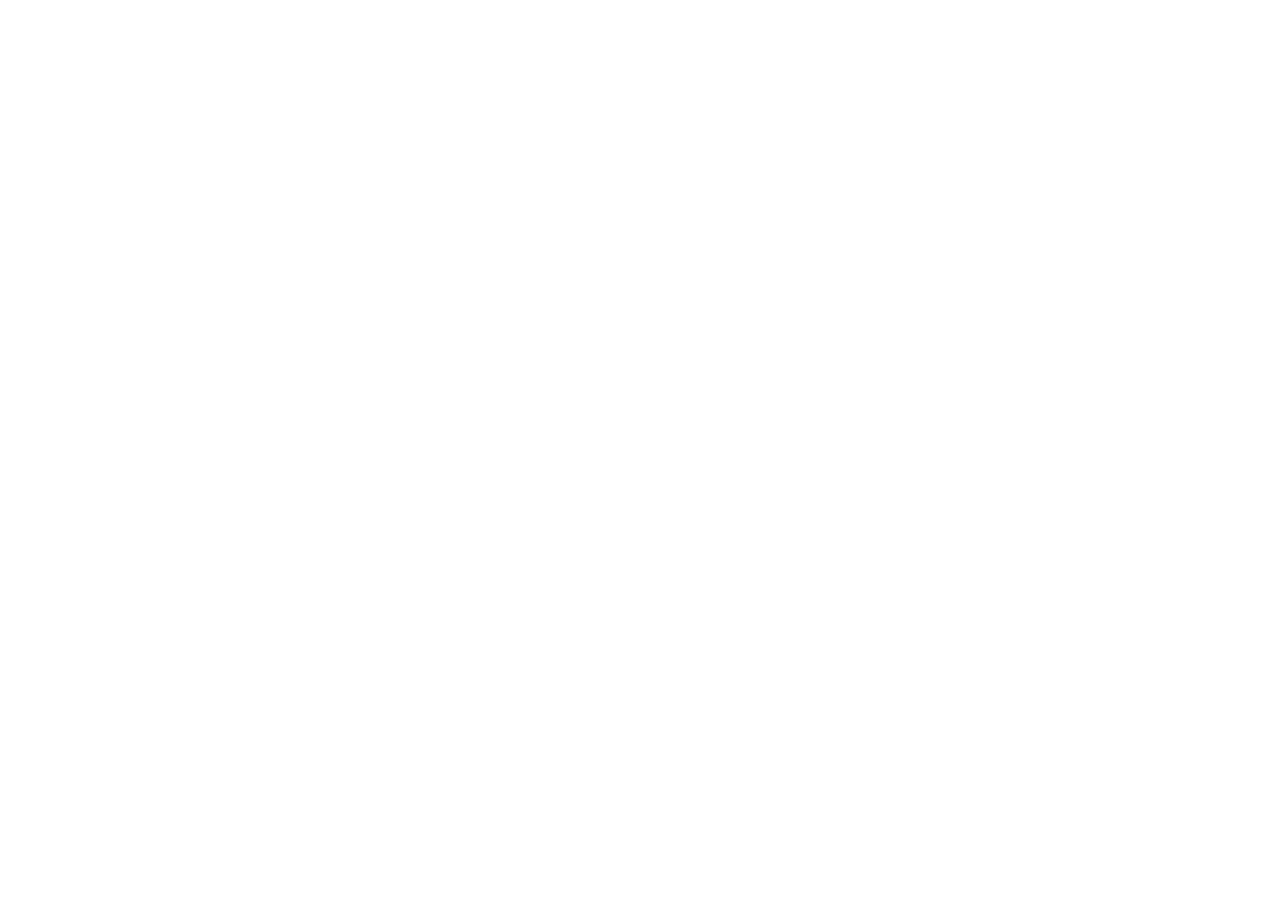
==== index.html @ b714ef13 "大事件项目初始化" ====
<!DOCTYPE html>
<html lang="en">
<head>
    <meta charset="UTF-8">
    <meta name="viewport" content="width=device-width, initial-scale=1.0">
    <title>Document</title>
</head>
<body>
    
</body>
</html>
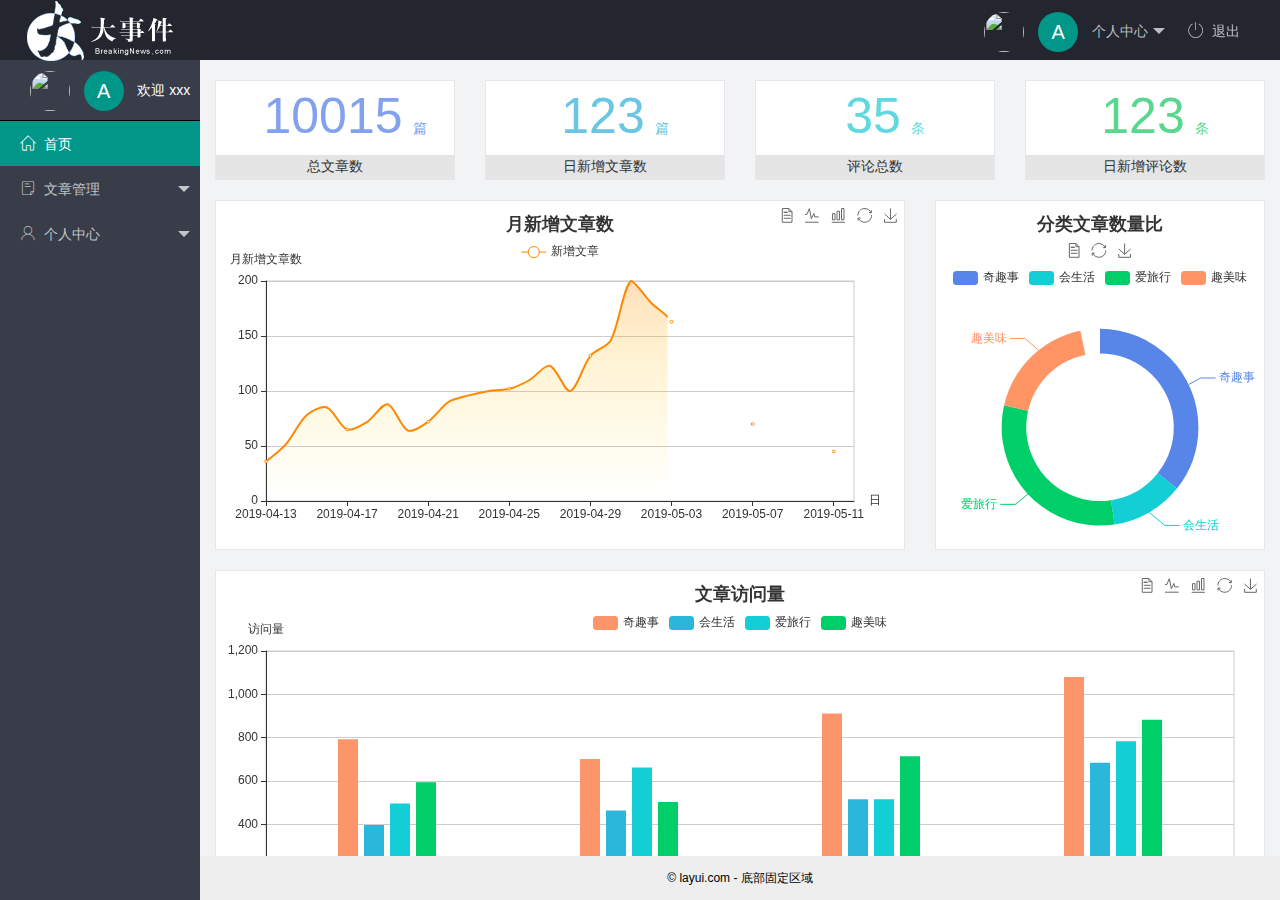
==== commit f546cfe1: "首页制作完成" ====
--- a/index.html
+++ b/index.html
@@ -1,11 +1,86 @@
 <!DOCTYPE html>
 <html lang="en">
+
 <head>
-    <meta charset="UTF-8">
-    <meta name="viewport" content="width=device-width, initial-scale=1.0">
-    <title>Document</title>
+    <meta charset="UTF-8" />
+    <meta name="viewport" content="width=device-width, initial-scale=1.0" />
+    <title>后台主页</title>
+    <link rel="stylesheet" href="/assets/lib/layui/css/layui.css" />
+    <link rel="stylesheet" href="/assets/fonts/iconfont.css">
+    <link rel="stylesheet" href="/assets/css/index.css">
 </head>
-<body>
-    
+
+<body class="layui-layout-body">
+    <div class="layui-layout layui-layout-admin">
+        <div class="layui-header">
+            <div class="layui-logo">
+                <img src="/assets/images/logo.png" alt="" />
+            </div>
+            <!-- 头部区域（可配合layui已有的水平导航） -->
+            <ul class="layui-nav layui-layout-right">
+                <li class="layui-nav-item">
+                    <a href="javascript:;" class="userinfo">
+                        <img src="http://t.cn/RCzsdCq" class="layui-nav-img" />
+                        <span class="text-avatar ">A</span>                       
+                        个人中心
+                    </a>
+                    <dl class="layui-nav-child">
+                        <dd><a href="">基本资料</a></dd>
+                        <dd><a href="">更换头像</a></dd>
+                        <dd><a href="">重置密码</a></dd>
+                    </dl>
+                </li>
+                <li id="logout" class="layui-nav-item"><a href="javascript:;"><span class="iconfont icon-tuichu"></span>退出</a></li>
+            </ul>
+        </div>
+
+        <div class="layui-side layui-bg-black">
+            <div class="layui-side-scroll">
+                <!-- 侧边栏头像 -->
+                <div class="userinfo userinfo_left">
+                    <img src="http://t.cn/RCzsdCq" class="layui-nav-img" />
+                    <span class="text-avatar ">A</span>
+                    <span id="welcome">欢迎 xxx</span>                       
+                </div>
+                <!-- 左侧导航区域（可配合layui已有的垂直导航） -->
+                <ul class="layui-nav layui-nav-tree" lay-shrink="all">
+                    <li class="layui-nav-item  layui-this"><a href="/home/dashboard.html" target="fm"><span
+                                class="iconfont icon-home"></span>首页</a></li>
+                    <li class="layui-nav-item">
+                        <a class="" href="javascript:;"><span class="iconfont icon-16"></span>文章管理</a>
+                        <dl class="layui-nav-child">
+                            <dd><a href="javascript:;"><i class="layui-icon layui-icon-app"></i>文章类别</a></dd>
+                            <dd><a href="javascript:;"><i class="layui-icon layui-icon-app"></i>文章管理</a></dd>
+                            <dd><a href="javascript:;"><i class="layui-icon layui-icon-app"></i>发布文章</a></dd>
+                        </dl>
+                    </li>
+                    <li class="layui-nav-item">
+                        <a href="javascript:;"><span class="iconfont icon-user"></span>个人中心</a>
+                        <dl class="layui-nav-child">
+                            <dd><a href="javascript:;"><i class="layui-icon layui-icon-app"></i>基本资料</a></dd>
+                            <dd><a href="javascript:;"><i class="layui-icon layui-icon-app"></i>更换头像</a></dd>
+                            <dd><a href="javascript:;"><i class="layui-icon layui-icon-app"></i>重置密码</a></dd>
+                        </dl>
+                    </li>
+                </ul>
+            </div>
+        </div>
+
+        <div class="layui-body">
+            <!-- 内容主体区域 -->
+            <iframe name="fm" src="/home/dashboard.html" frameborder="0"></iframe>
+        </div>
+
+        <div class="layui-footer">
+            <!-- 底部固定区域 -->
+            © layui.com - 底部固定区域
+        </div>
+    </div>
+    <!-- 导入 layui 的JS文件 -->
+    <script src="/assets/lib/layui/layui.all.js"></script>
+    <script src="/assets/lib/jquery.js"></script>
+    <script src="/assets/js/baseAPI.js"></script>
+    <script src="/assets/js/index.js"></script>
 </body>
+
 </html>--- a/assets/lib/layui/css/layui.css
+++ b/assets/lib/layui/css/layui.css
@@ -0,0 +1,2 @@
+/** layui-v2.5.5 MIT License By https://www.layui.com */
+ .layui-inline,img{display:inline-block;vertical-align:middle}h1,h2,h3,h4,h5,h6{font-weight:400}.layui-edge,.layui-header,.layui-inline,.layui-main{position:relative}.layui-body,.layui-edge,.layui-elip{overflow:hidden}.layui-btn,.layui-edge,.layui-inline,img{vertical-align:middle}.layui-btn,.layui-disabled,.layui-icon,.layui-unselect{-moz-user-select:none;-webkit-user-select:none;-ms-user-select:none}.layui-elip,.layui-form-checkbox span,.layui-form-pane .layui-form-label{text-overflow:ellipsis;white-space:nowrap}.layui-breadcrumb,.layui-tree-btnGroup{visibility:hidden}blockquote,body,button,dd,div,dl,dt,form,h1,h2,h3,h4,h5,h6,input,li,ol,p,pre,td,textarea,th,ul{margin:0;padding:0;-webkit-tap-highlight-color:rgba(0,0,0,0)}a:active,a:hover{outline:0}img{border:none}li{list-style:none}table{border-collapse:collapse;border-spacing:0}h4,h5,h6{font-size:100%}button,input,optgroup,option,select,textarea{font-family:inherit;font-size:inherit;font-style:inherit;font-weight:inherit;outline:0}pre{white-space:pre-wrap;white-space:-moz-pre-wrap;white-space:-pre-wrap;white-space:-o-pre-wrap;word-wrap:break-word}body{line-height:24px;font:14px Helvetica Neue,Helvetica,PingFang SC,Tahoma,Arial,sans-serif}hr{height:1px;margin:10px 0;border:0;clear:both}a{color:#333;text-decoration:none}a:hover{color:#777}a cite{font-style:normal;*cursor:pointer}.layui-border-box,.layui-border-box *{box-sizing:border-box}.layui-box,.layui-box *{box-sizing:content-box}.layui-clear{clear:both;*zoom:1}.layui-clear:after{content:'\20';clear:both;*zoom:1;display:block;height:0}.layui-inline{*display:inline;*zoom:1}.layui-edge{display:inline-block;width:0;height:0;border-width:6px;border-style:dashed;border-color:transparent}.layui-edge-top{top:-4px;border-bottom-color:#999;border-bottom-style:solid}.layui-edge-right{border-left-color:#999;border-left-style:solid}.layui-edge-bottom{top:2px;border-top-color:#999;border-top-style:solid}.layui-edge-left{border-right-color:#999;border-right-style:solid}.layui-disabled,.layui-disabled:hover{color:#d2d2d2!important;cursor:not-allowed!important}.layui-circle{border-radius:100%}.layui-show{display:block!important}.layui-hide{display:none!important}@font-face{font-family:layui-icon;src:url(../font/iconfont.eot?v=250);src:url(../font/iconfont.eot?v=250#iefix) format('embedded-opentype'),url(../font/iconfont.woff2?v=250) format('woff2'),url(../font/iconfont.woff?v=250) format('woff'),url(../font/iconfont.ttf?v=250) format('truetype'),url(../font/iconfont.svg?v=250#layui-icon) format('svg')}.layui-icon{font-family:layui-icon!important;font-size:16px;font-style:normal;-webkit-font-smoothing:antialiased;-moz-osx-font-smoothing:grayscale}.layui-icon-reply-fill:before{content:"\e611"}.layui-icon-set-fill:before{content:"\e614"}.layui-icon-menu-fill:before{content:"\e60f"}.layui-icon-search:before{content:"\e615"}.layui-icon-share:before{content:"\e641"}.layui-icon-set-sm:before{content:"\e620"}.layui-icon-engine:before{content:"\e628"}.layui-icon-close:before{content:"\1006"}.layui-icon-close-fill:before{content:"\1007"}.layui-icon-chart-screen:before{content:"\e629"}.layui-icon-star:before{content:"\e600"}.layui-icon-circle-dot:before{content:"\e617"}.layui-icon-chat:before{content:"\e606"}.layui-icon-release:before{content:"\e609"}.layui-icon-list:before{content:"\e60a"}.layui-icon-chart:before{content:"\e62c"}.layui-icon-ok-circle:before{content:"\1005"}.layui-icon-layim-theme:before{content:"\e61b"}.layui-icon-table:before{content:"\e62d"}.layui-icon-right:before{content:"\e602"}.layui-icon-left:before{content:"\e603"}.layui-icon-cart-simple:before{content:"\e698"}.layui-icon-face-cry:before{content:"\e69c"}.layui-icon-face-smile:before{content:"\e6af"}.layui-icon-survey:before{content:"\e6b2"}.layui-icon-tree:before{content:"\e62e"}.layui-icon-upload-circle:before{content:"\e62f"}.layui-icon-add-circle:before{content:"\e61f"}.layui-icon-download-circle:before{content:"\e601"}.layui-icon-templeate-1:before{content:"\e630"}.layui-icon-util:before{content:"\e631"}.layui-icon-face-surprised:before{content:"\e664"}.layui-icon-edit:before{content:"\e642"}.layui-icon-speaker:before{content:"\e645"}.layui-icon-down:before{content:"\e61a"}.layui-icon-file:before{content:"\e621"}.layui-icon-layouts:before{content:"\e632"}.layui-icon-rate-half:before{content:"\e6c9"}.layui-icon-add-circle-fine:before{content:"\e608"}.layui-icon-prev-circle:before{content:"\e633"}.layui-icon-read:before{content:"\e705"}.layui-icon-404:before{content:"\e61c"}.layui-icon-carousel:before{content:"\e634"}.layui-icon-help:before{content:"\e607"}.layui-icon-code-circle:before{content:"\e635"}.layui-icon-water:before{content:"\e636"}.layui-icon-username:before{content:"\e66f"}.layui-icon-find-fill:before{content:"\e670"}.layui-icon-about:before{content:"\e60b"}.layui-icon-location:before{content:"\e715"}.layui-icon-up:before{content:"\e619"}.layui-icon-pause:before{content:"\e651"}.layui-icon-date:before{content:"\e637"}.layui-icon-layim-uploadfile:before{content:"\e61d"}.layui-icon-delete:before{content:"\e640"}.layui-icon-play:before{content:"\e652"}.layui-icon-top:before{content:"\e604"}.layui-icon-friends:before{content:"\e612"}.layui-icon-refresh-3:before{content:"\e9aa"}.layui-icon-ok:before{content:"\e605"}.layui-icon-layer:before{content:"\e638"}.layui-icon-face-smile-fine:before{content:"\e60c"}.layui-icon-dollar:before{content:"\e659"}.layui-icon-group:before{content:"\e613"}.layui-icon-layim-download:before{content:"\e61e"}.layui-icon-picture-fine:before{content:"\e60d"}.layui-icon-link:before{content:"\e64c"}.layui-icon-diamond:before{content:"\e735"}.layui-icon-log:before{content:"\e60e"}.layui-icon-rate-solid:before{content:"\e67a"}.layui-icon-fonts-del:before{content:"\e64f"}.layui-icon-unlink:before{content:"\e64d"}.layui-icon-fonts-clear:before{content:"\e639"}.layui-icon-triangle-r:before{content:"\e623"}.layui-icon-circle:before{content:"\e63f"}.layui-icon-radio:before{content:"\e643"}.layui-icon-align-center:before{content:"\e647"}.layui-icon-align-right:before{content:"\e648"}.layui-icon-align-left:before{content:"\e649"}.layui-icon-loading-1:before{content:"\e63e"}.layui-icon-return:before{content:"\e65c"}.layui-icon-fonts-strong:before{content:"\e62b"}.layui-icon-upload:before{content:"\e67c"}.layui-icon-dialogue:before{content:"\e63a"}.layui-icon-video:before{content:"\e6ed"}.layui-icon-headset:before{content:"\e6fc"}.layui-icon-cellphone-fine:before{content:"\e63b"}.layui-icon-add-1:before{content:"\e654"}.layui-icon-face-smile-b:before{content:"\e650"}.layui-icon-fonts-html:before{content:"\e64b"}.layui-icon-form:before{content:"\e63c"}.layui-icon-cart:before{content:"\e657"}.layui-icon-camera-fill:before{content:"\e65d"}.layui-icon-tabs:before{content:"\e62a"}.layui-icon-fonts-code:before{content:"\e64e"}.layui-icon-fire:before{content:"\e756"}.layui-icon-set:before{content:"\e716"}.layui-icon-fonts-u:before{content:"\e646"}.layui-icon-triangle-d:before{content:"\e625"}.layui-icon-tips:before{content:"\e702"}.layui-icon-picture:before{content:"\e64a"}.layui-icon-more-vertical:before{content:"\e671"}.layui-icon-flag:before{content:"\e66c"}.layui-icon-loading:before{content:"\e63d"}.layui-icon-fonts-i:before{content:"\e644"}.layui-icon-refresh-1:before{content:"\e666"}.layui-icon-rmb:before{content:"\e65e"}.layui-icon-home:before{content:"\e68e"}.layui-icon-user:before{content:"\e770"}.layui-icon-notice:before{content:"\e667"}.layui-icon-login-weibo:before{content:"\e675"}.layui-icon-voice:before{content:"\e688"}.layui-icon-upload-drag:before{content:"\e681"}.layui-icon-login-qq:before{content:"\e676"}.layui-icon-snowflake:before{content:"\e6b1"}.layui-icon-file-b:before{content:"\e655"}.layui-icon-template:before{content:"\e663"}.layui-icon-auz:before{content:"\e672"}.layui-icon-console:before{content:"\e665"}.layui-icon-app:before{content:"\e653"}.layui-icon-prev:before{content:"\e65a"}.layui-icon-website:before{content:"\e7ae"}.layui-icon-next:before{content:"\e65b"}.layui-icon-component:before{content:"\e857"}.layui-icon-more:before{content:"\e65f"}.layui-icon-login-wechat:before{content:"\e677"}.layui-icon-shrink-right:before{content:"\e668"}.layui-icon-spread-left:before{content:"\e66b"}.layui-icon-camera:before{content:"\e660"}.layui-icon-note:before{content:"\e66e"}.layui-icon-refresh:before{content:"\e669"}.layui-icon-female:before{content:"\e661"}.layui-icon-male:before{content:"\e662"}.layui-icon-password:before{content:"\e673"}.layui-icon-senior:before{content:"\e674"}.layui-icon-theme:before{content:"\e66a"}.layui-icon-tread:before{content:"\e6c5"}.layui-icon-praise:before{content:"\e6c6"}.layui-icon-star-fill:before{content:"\e658"}.layui-icon-rate:before{content:"\e67b"}.layui-icon-template-1:before{content:"\e656"}.layui-icon-vercode:before{content:"\e679"}.layui-icon-cellphone:before{content:"\e678"}.layui-icon-screen-full:before{content:"\e622"}.layui-icon-screen-restore:before{content:"\e758"}.layui-icon-cols:before{content:"\e610"}.layui-icon-export:before{content:"\e67d"}.layui-icon-print:before{content:"\e66d"}.layui-icon-slider:before{content:"\e714"}.layui-icon-addition:before{content:"\e624"}.layui-icon-subtraction:before{content:"\e67e"}.layui-icon-service:before{content:"\e626"}.layui-icon-transfer:before{content:"\e691"}.layui-main{width:1140px;margin:0 auto}.layui-header{z-index:1000;height:60px}.layui-header a:hover{transition:all .5s;-webkit-transition:all .5s}.layui-side{position:fixed;left:0;top:0;bottom:0;z-index:999;width:200px;overflow-x:hidden}.layui-side-scroll{position:relative;width:220px;height:100%;overflow-x:hidden}.layui-body{position:absolute;left:200px;right:0;top:0;bottom:0;z-index:998;width:auto;overflow-y:auto;box-sizing:border-box}.layui-layout-body{overflow:hidden}.layui-layout-admin .layui-header{background-color:#23262E}.layui-layout-admin .layui-side{top:60px;width:200px;overflow-x:hidden}.layui-layout-admin .layui-body{position:fixed;top:60px;bottom:44px}.layui-layout-admin .layui-main{width:auto;margin:0 15px}.layui-layout-admin .layui-footer{position:fixed;left:200px;right:0;bottom:0;height:44px;line-height:44px;padding:0 15px;background-color:#eee}.layui-layout-admin .layui-logo{position:absolute;left:0;top:0;width:200px;height:100%;line-height:60px;text-align:center;color:#009688;font-size:16px}.layui-layout-admin .layui-header .layui-nav{background:0 0}.layui-layout-left{position:absolute!important;left:200px;top:0}.layui-layout-right{position:absolute!important;right:0;top:0}.layui-container{position:relative;margin:0 auto;padding:0 15px;box-sizing:border-box}.layui-fluid{position:relative;margin:0 auto;padding:0 15px}.layui-row:after,.layui-row:before{content:'';display:block;clear:both}.layui-col-lg1,.layui-col-lg10,.layui-col-lg11,.layui-col-lg12,.layui-col-lg2,.layui-col-lg3,.layui-col-lg4,.layui-col-lg5,.layui-col-lg6,.layui-col-lg7,.layui-col-lg8,.layui-col-lg9,.layui-col-md1,.layui-col-md10,.layui-col-md11,.layui-col-md12,.layui-col-md2,.layui-col-md3,.layui-col-md4,.layui-col-md5,.layui-col-md6,.layui-col-md7,.layui-col-md8,.layui-col-md9,.layui-col-sm1,.layui-col-sm10,.layui-col-sm11,.layui-col-sm12,.layui-col-sm2,.layui-col-sm3,.layui-col-sm4,.layui-col-sm5,.layui-col-sm6,.layui-col-sm7,.layui-col-sm8,.layui-col-sm9,.layui-col-xs1,.layui-col-xs10,.layui-col-xs11,.layui-col-xs12,.layui-col-xs2,.layui-col-xs3,.layui-col-xs4,.layui-col-xs5,.layui-col-xs6,.layui-col-xs7,.layui-col-xs8,.layui-col-xs9{position:relative;display:block;box-sizing:border-box}.layui-col-xs1,.layui-col-xs10,.layui-col-xs11,.layui-col-xs12,.layui-col-xs2,.layui-col-xs3,.layui-col-xs4,.layui-col-xs5,.layui-col-xs6,.layui-col-xs7,.layui-col-xs8,.layui-col-xs9{float:left}.layui-col-xs1{width:8.33333333%}.layui-col-xs2{width:16.66666667%}.layui-col-xs3{width:25%}.layui-col-xs4{width:33.33333333%}.layui-col-xs5{width:41.66666667%}.layui-col-xs6{width:50%}.layui-col-xs7{width:58.33333333%}.layui-col-xs8{width:66.66666667%}.layui-col-xs9{width:75%}.layui-col-xs10{width:83.33333333%}.layui-col-xs11{width:91.66666667%}.layui-col-xs12{width:100%}.layui-col-xs-offset1{margin-left:8.33333333%}.layui-col-xs-offset2{margin-left:16.66666667%}.layui-col-xs-offset3{margin-left:25%}.layui-col-xs-offset4{margin-left:33.33333333%}.layui-col-xs-offset5{margin-left:41.66666667%}.layui-col-xs-offset6{margin-left:50%}.layui-col-xs-offset7{margin-left:58.33333333%}.layui-col-xs-offset8{margin-left:66.66666667%}.layui-col-xs-offset9{margin-left:75%}.layui-col-xs-offset10{margin-left:83.33333333%}.layui-col-xs-offset11{margin-left:91.66666667%}.layui-col-xs-offset12{margin-left:100%}@media screen and (max-width:768px){.layui-hide-xs{display:none!important}.layui-show-xs-block{display:block!important}.layui-show-xs-inline{display:inline!important}.layui-show-xs-inline-block{display:inline-block!important}}@media screen and (min-width:768px){.layui-container{width:750px}.layui-hide-sm{display:none!important}.layui-show-sm-block{display:block!important}.layui-show-sm-inline{display:inline!important}.layui-show-sm-inline-block{display:inline-block!important}.layui-col-sm1,.layui-col-sm10,.layui-col-sm11,.layui-col-sm12,.layui-col-sm2,.layui-col-sm3,.layui-col-sm4,.layui-col-sm5,.layui-col-sm6,.layui-col-sm7,.layui-col-sm8,.layui-col-sm9{float:left}.layui-col-sm1{width:8.33333333%}.layui-col-sm2{width:16.66666667%}.layui-col-sm3{width:25%}.layui-col-sm4{width:33.33333333%}.layui-col-sm5{width:41.66666667%}.layui-col-sm6{width:50%}.layui-col-sm7{width:58.33333333%}.layui-col-sm8{width:66.66666667%}.layui-col-sm9{width:75%}.layui-col-sm10{width:83.33333333%}.layui-col-sm11{width:91.66666667%}.layui-col-sm12{width:100%}.layui-col-sm-offset1{margin-left:8.33333333%}.layui-col-sm-offset2{margin-left:16.66666667%}.layui-col-sm-offset3{margin-left:25%}.layui-col-sm-offset4{margin-left:33.33333333%}.layui-col-sm-offset5{margin-left:41.66666667%}.layui-col-sm-offset6{margin-left:50%}.layui-col-sm-offset7{margin-left:58.33333333%}.layui-col-sm-offset8{margin-left:66.66666667%}.layui-col-sm-offset9{margin-left:75%}.layui-col-sm-offset10{margin-left:83.33333333%}.layui-col-sm-offset11{margin-left:91.66666667%}.layui-col-sm-offset12{margin-left:100%}}@media screen and (min-width:992px){.layui-container{width:970px}.layui-hide-md{display:none!important}.layui-show-md-block{display:block!important}.layui-show-md-inline{display:inline!important}.layui-show-md-inline-block{display:inline-block!important}.layui-col-md1,.layui-col-md10,.layui-col-md11,.layui-col-md12,.layui-col-md2,.layui-col-md3,.layui-col-md4,.layui-col-md5,.layui-col-md6,.layui-col-md7,.layui-col-md8,.layui-col-md9{float:left}.layui-col-md1{width:8.33333333%}.layui-col-md2{width:16.66666667%}.layui-col-md3{width:25%}.layui-col-md4{width:33.33333333%}.layui-col-md5{width:41.66666667%}.layui-col-md6{width:50%}.layui-col-md7{width:58.33333333%}.layui-col-md8{width:66.66666667%}.layui-col-md9{width:75%}.layui-col-md10{width:83.33333333%}.layui-col-md11{width:91.66666667%}.layui-col-md12{width:100%}.layui-col-md-offset1{margin-left:8.33333333%}.layui-col-md-offset2{margin-left:16.66666667%}.layui-col-md-offset3{margin-left:25%}.layui-col-md-offset4{margin-left:33.33333333%}.layui-col-md-offset5{margin-left:41.66666667%}.layui-col-md-offset6{margin-left:50%}.layui-col-md-offset7{margin-left:58.33333333%}.layui-col-md-offset8{margin-left:66.66666667%}.layui-col-md-offset9{margin-left:75%}.layui-col-md-offset10{margin-left:83.33333333%}.layui-col-md-offset11{margin-left:91.66666667%}.layui-col-md-offset12{margin-left:100%}}@media screen and (min-width:1200px){.layui-container{width:1170px}.layui-hide-lg{display:none!important}.layui-show-lg-block{display:block!important}.layui-show-lg-inline{display:inline!important}.layui-show-lg-inline-block{display:inline-block!important}.layui-col-lg1,.layui-col-lg10,.layui-col-lg11,.layui-col-lg12,.layui-col-lg2,.layui-col-lg3,.layui-col-lg4,.layui-col-lg5,.layui-col-lg6,.layui-col-lg7,.layui-col-lg8,.layui-col-lg9{float:left}.layui-col-lg1{width:8.33333333%}.layui-col-lg2{width:16.66666667%}.layui-col-lg3{width:25%}.layui-col-lg4{width:33.33333333%}.layui-col-lg5{width:41.66666667%}.layui-col-lg6{width:50%}.layui-col-lg7{width:58.33333333%}.layui-col-lg8{width:66.66666667%}.layui-col-lg9{width:75%}.layui-col-lg10{width:83.33333333%}.layui-col-lg11{width:91.66666667%}.layui-col-lg12{width:100%}.layui-col-lg-offset1{margin-left:8.33333333%}.layui-col-lg-offset2{margin-left:16.66666667%}.layui-col-lg-offset3{margin-left:25%}.layui-col-lg-offset4{margin-left:33.33333333%}.layui-col-lg-offset5{margin-left:41.66666667%}.layui-col-lg-offset6{margin-left:50%}.layui-col-lg-offset7{margin-left:58.33333333%}.layui-col-lg-offset8{margin-left:66.66666667%}.layui-col-lg-offset9{margin-left:75%}.layui-col-lg-offset10{margin-left:83.33333333%}.layui-col-lg-offset11{margin-left:91.66666667%}.layui-col-lg-offset12{margin-left:100%}}.layui-col-space1{margin:-.5px}.layui-col-space1>*{padding:.5px}.layui-col-space3{margin:-1.5px}.layui-col-space3>*{padding:1.5px}.layui-col-space5{margin:-2.5px}.layui-col-space5>*{padding:2.5px}.layui-col-space8{margin:-3.5px}.layui-col-space8>*{padding:3.5px}.layui-col-space10{margin:-5px}.layui-col-space10>*{padding:5px}.layui-col-space12{margin:-6px}.layui-col-space12>*{padding:6px}.layui-col-space15{margin:-7.5px}.layui-col-space15>*{padding:7.5px}.layui-col-space18{margin:-9px}.layui-col-space18>*{padding:9px}.layui-col-space20{margin:-10px}.layui-col-space20>*{padding:10px}.layui-col-space22{margin:-11px}.layui-col-space22>*{padding:11px}.layui-col-space25{margin:-12.5px}.layui-col-space25>*{padding:12.5px}.layui-col-space30{margin:-15px}.layui-col-space30>*{padding:15px}.layui-btn,.layui-input,.layui-select,.layui-textarea,.layui-upload-button{outline:0;-webkit-appearance:none;transition:all .3s;-webkit-transition:all .3s;box-sizing:border-box}.layui-elem-quote{margin-bottom:10px;padding:15px;line-height:22px;border-left:5px solid #009688;border-radius:0 2px 2px 0;background-color:#f2f2f2}.layui-quote-nm{border-style:solid;border-width:1px 1px 1px 5px;background:0 0}.layui-elem-field{margin-bottom:10px;padding:0;border-width:1px;border-style:solid}.layui-elem-field legend{margin-left:20px;padding:0 10px;font-size:20px;font-weight:300}.layui-field-title{margin:10px 0 20px;border-width:1px 0 0}.layui-field-box{padding:10px 15px}.layui-field-title .layui-field-box{padding:10px 0}.layui-progress{position:relative;height:6px;border-radius:20px;background-color:#e2e2e2}.layui-progress-bar{position:absolute;left:0;top:0;width:0;max-width:100%;height:6px;border-radius:20px;text-align:right;background-color:#5FB878;transition:all .3s;-webkit-transition:all .3s}.layui-progress-big,.layui-progress-big .layui-progress-bar{height:18px;line-height:18px}.layui-progress-text{position:relative;top:-20px;line-height:18px;font-size:12px;color:#666}.layui-progress-big .layui-progress-text{position:static;padding:0 10px;color:#fff}.layui-collapse{border-width:1px;border-style:solid;border-radius:2px}.layui-colla-content,.layui-colla-item{border-top-width:1px;border-top-style:solid}.layui-colla-item:first-child{border-top:none}.layui-colla-title{position:relative;height:42px;line-height:42px;padding:0 15px 0 35px;color:#333;background-color:#f2f2f2;cursor:pointer;font-size:14px;overflow:hidden}.layui-colla-content{display:none;padding:10px 15px;line-height:22px;color:#666}.layui-colla-icon{position:absolute;left:15px;top:0;font-size:14px}.layui-card{margin-bottom:15px;border-radius:2px;background-color:#fff;box-shadow:0 1px 2px 0 rgba(0,0,0,.05)}.layui-card:last-child{margin-bottom:0}.layui-card-header{position:relative;height:42px;line-height:42px;padding:0 15px;border-bottom:1px solid #f6f6f6;color:#333;border-radius:2px 2px 0 0;font-size:14px}.layui-bg-black,.layui-bg-blue,.layui-bg-cyan,.layui-bg-green,.layui-bg-orange,.layui-bg-red{color:#fff!important}.layui-card-body{position:relative;padding:10px 15px;line-height:24px}.layui-card-body[pad15]{padding:15px}.layui-card-body[pad20]{padding:20px}.layui-card-body .layui-table{margin:5px 0}.layui-card .layui-tab{margin:0}.layui-panel-window{position:relative;padding:15px;border-radius:0;border-top:5px solid #E6E6E6;background-color:#fff}.layui-auxiliar-moving{position:fixed;left:0;right:0;top:0;bottom:0;width:100%;height:100%;background:0 0;z-index:9999999999}.layui-form-label,.layui-form-mid,.layui-form-select,.layui-input-block,.layui-input-inline,.layui-textarea{position:relative}.layui-bg-red{background-color:#FF5722!important}.layui-bg-orange{background-color:#FFB800!important}.layui-bg-green{background-color:#009688!important}.layui-bg-cyan{background-color:#2F4056!important}.layui-bg-blue{background-color:#1E9FFF!important}.layui-bg-black{background-color:#393D49!important}.layui-bg-gray{background-color:#eee!important;color:#666!important}.layui-badge-rim,.layui-colla-content,.layui-colla-item,.layui-collapse,.layui-elem-field,.layui-form-pane .layui-form-item[pane],.layui-form-pane .layui-form-label,.layui-input,.layui-layedit,.layui-layedit-tool,.layui-quote-nm,.layui-select,.layui-tab-bar,.layui-tab-card,.layui-tab-title,.layui-tab-title .layui-this:after,.layui-textarea{border-color:#e6e6e6}.layui-timeline-item:before,hr{background-color:#e6e6e6}.layui-text{line-height:22px;font-size:14px;color:#666}.layui-text h1,.layui-text h2,.layui-text h3{font-weight:500;color:#333}.layui-text h1{font-size:30px}.layui-text h2{font-size:24px}.layui-text h3{font-size:18px}.layui-text a:not(.layui-btn){color:#01AAED}.layui-text a:not(.layui-btn):hover{text-decoration:underline}.layui-text ul{padding:5px 0 5px 15px}.layui-text ul li{margin-top:5px;list-style-type:disc}.layui-text em,.layui-word-aux{color:#999!important;padding:0 5px!important}.layui-btn{display:inline-block;height:38px;line-height:38px;padding:0 18px;background-color:#009688;color:#fff;white-space:nowrap;text-align:center;font-size:14px;border:none;border-radius:2px;cursor:pointer}.layui-btn:hover{opacity:.8;filter:alpha(opacity=80);color:#fff}.layui-btn:active{opacity:1;filter:alpha(opacity=100)}.layui-btn+.layui-btn{margin-left:10px}.layui-btn-container{font-size:0}.layui-btn-container .layui-btn{margin-right:10px;margin-bottom:10px}.layui-btn-container .layui-btn+.layui-btn{margin-left:0}.layui-table .layui-btn-container .layui-btn{margin-bottom:9px}.layui-btn-radius{border-radius:100px}.layui-btn .layui-icon{margin-right:3px;font-size:18px;vertical-align:bottom;vertical-align:middle\9}.layui-btn-primary{border:1px solid #C9C9C9;background-color:#fff;color:#555}.layui-btn-primary:hover{border-color:#009688;color:#333}.layui-btn-normal{background-color:#1E9FFF}.layui-btn-warm{background-color:#FFB800}.layui-btn-danger{background-color:#FF5722}.layui-btn-checked{background-color:#5FB878}.layui-btn-disabled,.layui-btn-disabled:active,.layui-btn-disabled:hover{border:1px solid #e6e6e6;background-color:#FBFBFB;color:#C9C9C9;cursor:not-allowed;opacity:1}.layui-btn-lg{height:44px;line-height:44px;padding:0 25px;font-size:16px}.layui-btn-sm{height:30px;line-height:30px;padding:0 10px;font-size:12px}.layui-btn-sm i{font-size:16px!important}.layui-btn-xs{height:22px;line-height:22px;padding:0 5px;font-size:12px}.layui-btn-xs i{font-size:14px!important}.layui-btn-group{display:inline-block;vertical-align:middle;font-size:0}.layui-btn-group .layui-btn{margin-left:0!important;margin-right:0!important;border-left:1px solid rgba(255,255,255,.5);border-radius:0}.layui-btn-group .layui-btn-primary{border-left:none}.layui-btn-group .layui-btn-primary:hover{border-color:#C9C9C9;color:#009688}.layui-btn-group .layui-btn:first-child{border-left:none;border-radius:2px 0 0 2px}.layui-btn-group .layui-btn-primary:first-child{border-left:1px solid #c9c9c9}.layui-btn-group .layui-btn:last-child{border-radius:0 2px 2px 0}.layui-btn-group .layui-btn+.layui-btn{margin-left:0}.layui-btn-group+.layui-btn-group{margin-left:10px}.layui-btn-fluid{width:100%}.layui-input,.layui-select,.layui-textarea{height:38px;line-height:1.3;line-height:38px\9;border-width:1px;border-style:solid;background-color:#fff;border-radius:2px}.layui-input::-webkit-input-placeholder,.layui-select::-webkit-input-placeholder,.layui-textarea::-webkit-input-placeholder{line-height:1.3}.layui-input,.layui-textarea{display:block;width:100%;padding-left:10px}.layui-input:hover,.layui-textarea:hover{border-color:#D2D2D2!important}.layui-input:focus,.layui-textarea:focus{border-color:#C9C9C9!important}.layui-textarea{min-height:100px;height:auto;line-height:20px;padding:6px 10px;resize:vertical}.layui-select{padding:0 10px}.layui-form input[type=checkbox],.layui-form input[type=radio],.layui-form select{display:none}.layui-form [lay-ignore]{display:initial}.layui-form-item{margin-bottom:15px;clear:both;*zoom:1}.layui-form-item:after{content:'\20';clear:both;*zoom:1;display:block;height:0}.layui-form-label{float:left;display:block;padding:9px 15px;width:80px;font-weight:400;line-height:20px;text-align:right}.layui-form-label-col{display:block;float:none;padding:9px 0;line-height:20px;text-align:left}.layui-form-item .layui-inline{margin-bottom:5px;margin-right:10px}.layui-input-block{margin-left:110px;min-height:36px}.layui-input-inline{display:inline-block;vertical-align:middle}.layui-form-item .layui-input-inline{float:left;width:190px;margin-right:10px}.layui-form-text .layui-input-inline{width:auto}.layui-form-mid{float:left;display:block;padding:9px 0!important;line-height:20px;margin-right:10px}.layui-form-danger+.layui-form-select .layui-input,.layui-form-danger:focus{border-color:#FF5722!important}.layui-form-select .layui-input{padding-right:30px;cursor:pointer}.layui-form-select .layui-edge{position:absolute;right:10px;top:50%;margin-top:-3px;cursor:pointer;border-width:6px;border-top-color:#c2c2c2;border-top-style:solid;transition:all .3s;-webkit-transition:all .3s}.layui-form-select dl{display:none;position:absolute;left:0;top:42px;padding:5px 0;z-index:899;min-width:100%;border:1px solid #d2d2d2;max-height:300px;overflow-y:auto;background-color:#fff;border-radius:2px;box-shadow:0 2px 4px rgba(0,0,0,.12);box-sizing:border-box}.layui-form-select dl dd,.layui-form-select dl dt{padding:0 10px;line-height:36px;white-space:nowrap;overflow:hidden;text-overflow:ellipsis}.layui-form-select dl dt{font-size:12px;color:#999}.layui-form-select dl dd{cursor:pointer}.layui-form-select dl dd:hover{background-color:#f2f2f2;-webkit-transition:.5s all;transition:.5s all}.layui-form-select .layui-select-group dd{padding-left:20px}.layui-form-select dl dd.layui-select-tips{padding-left:10px!important;color:#999}.layui-form-select dl dd.layui-this{background-color:#5FB878;color:#fff}.layui-form-checkbox,.layui-form-select dl dd.layui-disabled{background-color:#fff}.layui-form-selected dl{display:block}.layui-form-checkbox,.layui-form-checkbox *,.layui-form-switch{display:inline-block;vertical-align:middle}.layui-form-selected .layui-edge{margin-top:-9px;-webkit-transform:rotate(180deg);transform:rotate(180deg);margin-top:-3px\9}:root .layui-form-selected .layui-edge{margin-top:-9px\0/IE9}.layui-form-selectup dl{top:auto;bottom:42px}.layui-select-none{margin:5px 0;text-align:center;color:#999}.layui-select-disabled .layui-disabled{border-color:#eee!important}.layui-select-disabled .layui-edge{border-top-color:#d2d2d2}.layui-form-checkbox{position:relative;height:30px;line-height:30px;margin-right:10px;padding-right:30px;cursor:pointer;font-size:0;-webkit-transition:.1s linear;transition:.1s linear;box-sizing:border-box}.layui-form-checkbox span{padding:0 10px;height:100%;font-size:14px;border-radius:2px 0 0 2px;background-color:#d2d2d2;color:#fff;overflow:hidden}.layui-form-checkbox:hover span{background-color:#c2c2c2}.layui-form-checkbox i{position:absolute;right:0;top:0;width:30px;height:28px;border:1px solid #d2d2d2;border-left:none;border-radius:0 2px 2px 0;color:#fff;font-size:20px;text-align:center}.layui-form-checkbox:hover i{border-color:#c2c2c2;color:#c2c2c2}.layui-form-checked,.layui-form-checked:hover{border-color:#5FB878}.layui-form-checked span,.layui-form-checked:hover span{background-color:#5FB878}.layui-form-checked i,.layui-form-checked:hover i{color:#5FB878}.layui-form-item .layui-form-checkbox{margin-top:4px}.layui-form-checkbox[lay-skin=primary]{height:auto!important;line-height:normal!important;min-width:18px;min-height:18px;border:none!important;margin-right:0;padding-left:28px;padding-right:0;background:0 0}.layui-form-checkbox[lay-skin=primary] span{padding-left:0;padding-right:15px;line-height:18px;background:0 0;color:#666}.layui-form-checkbox[lay-skin=primary] i{right:auto;left:0;width:16px;height:16px;line-height:16px;border:1px solid #d2d2d2;font-size:12px;border-radius:2px;background-color:#fff;-webkit-transition:.1s linear;transition:.1s linear}.layui-form-checkbox[lay-skin=primary]:hover i{border-color:#5FB878;color:#fff}.layui-form-checked[lay-skin=primary] i{border-color:#5FB878!important;background-color:#5FB878;color:#fff}.layui-checkbox-disbaled[lay-skin=primary] span{background:0 0!important;color:#c2c2c2}.layui-checkbox-disbaled[lay-skin=primary]:hover i{border-color:#d2d2d2}.layui-form-item .layui-form-checkbox[lay-skin=primary]{margin-top:10px}.layui-form-switch{position:relative;height:22px;line-height:22px;min-width:35px;padding:0 5px;margin-top:8px;border:1px solid #d2d2d2;border-radius:20px;cursor:pointer;background-color:#fff;-webkit-transition:.1s linear;transition:.1s linear}.layui-form-switch i{position:absolute;left:5px;top:3px;width:16px;height:16px;border-radius:20px;background-color:#d2d2d2;-webkit-transition:.1s linear;transition:.1s linear}.layui-form-switch em{position:relative;top:0;width:25px;margin-left:21px;padding:0!important;text-align:center!important;color:#999!important;font-style:normal!important;font-size:12px}.layui-form-onswitch{border-color:#5FB878;background-color:#5FB878}.layui-checkbox-disbaled,.layui-checkbox-disbaled i{border-color:#e2e2e2!important}.layui-form-onswitch i{left:100%;margin-left:-21px;background-color:#fff}.layui-form-onswitch em{margin-left:5px;margin-right:21px;color:#fff!important}.layui-checkbox-disbaled span{background-color:#e2e2e2!important}.layui-checkbox-disbaled:hover i{color:#fff!important}[lay-radio]{display:none}.layui-form-radio,.layui-form-radio *{display:inline-block;vertical-align:middle}.layui-form-radio{line-height:28px;margin:6px 10px 0 0;padding-right:10px;cursor:pointer;font-size:0}.layui-form-radio *{font-size:14px}.layui-form-radio>i{margin-right:8px;font-size:22px;color:#c2c2c2}.layui-form-radio>i:hover,.layui-form-radioed>i{color:#5FB878}.layui-radio-disbaled>i{color:#e2e2e2!important}.layui-form-pane .layui-form-label{width:110px;padding:8px 15px;height:38px;line-height:20px;border-width:1px;border-style:solid;border-radius:2px 0 0 2px;text-align:center;background-color:#FBFBFB;overflow:hidden;box-sizing:border-box}.layui-form-pane .layui-input-inline{margin-left:-1px}.layui-form-pane .layui-input-block{margin-left:110px;left:-1px}.layui-form-pane .layui-input{border-radius:0 2px 2px 0}.layui-form-pane .layui-form-text .layui-form-label{float:none;width:100%;border-radius:2px;box-sizing:border-box;text-align:left}.layui-form-pane .layui-form-text .layui-input-inline{display:block;margin:0;top:-1px;clear:both}.layui-form-pane .layui-form-text .layui-input-block{margin:0;left:0;top:-1px}.layui-form-pane .layui-form-text .layui-textarea{min-height:100px;border-radius:0 0 2px 2px}.layui-form-pane .layui-form-checkbox{margin:4px 0 4px 10px}.layui-form-pane .layui-form-radio,.layui-form-pane .layui-form-switch{margin-top:6px;margin-left:10px}.layui-form-pane .layui-form-item[pane]{position:relative;border-width:1px;border-style:solid}.layui-form-pane .layui-form-item[pane] .layui-form-label{position:absolute;left:0;top:0;height:100%;border-width:0 1px 0 0}.layui-form-pane .layui-form-item[pane] .layui-input-inline{margin-left:110px}@media screen and (max-width:450px){.layui-form-item .layui-form-label{text-overflow:ellipsis;overflow:hidden;white-space:nowrap}.layui-form-item .layui-inline{display:block;margin-right:0;margin-bottom:20px;clear:both}.layui-form-item .layui-inline:after{content:'\20';clear:both;display:block;height:0}.layui-form-item .layui-input-inline{display:block;float:none;left:-3px;width:auto;margin:0 0 10px 112px}.layui-form-item .layui-input-inline+.layui-form-mid{margin-left:110px;top:-5px;padding:0}.layui-form-item .layui-form-checkbox{margin-right:5px;margin-bottom:5px}}.layui-layedit{border-width:1px;border-style:solid;border-radius:2px}.layui-layedit-tool{padding:3px 5px;border-bottom-width:1px;border-bottom-style:solid;font-size:0}.layedit-tool-fixed{position:fixed;top:0;border-top:1px solid #e2e2e2}.layui-layedit-tool .layedit-tool-mid,.layui-layedit-tool .layui-icon{display:inline-block;vertical-align:middle;text-align:center;font-size:14px}.layui-layedit-tool .layui-icon{position:relative;width:32px;height:30px;line-height:30px;margin:3px 5px;color:#777;cursor:pointer;border-radius:2px}.layui-layedit-tool .layui-icon:hover{color:#393D49}.layui-layedit-tool .layui-icon:active{color:#000}.layui-layedit-tool .layedit-tool-active{background-color:#e2e2e2;color:#000}.layui-layedit-tool .layui-disabled,.layui-layedit-tool .layui-disabled:hover{color:#d2d2d2;cursor:not-allowed}.layui-layedit-tool .layedit-tool-mid{width:1px;height:18px;margin:0 10px;background-color:#d2d2d2}.layedit-tool-html{width:50px!important;font-size:30px!important}.layedit-tool-b,.layedit-tool-code,.layedit-tool-help{font-size:16px!important}.layedit-tool-d,.layedit-tool-face,.layedit-tool-image,.layedit-tool-unlink{font-size:18px!important}.layedit-tool-image input{position:absolute;font-size:0;left:0;top:0;width:100%;height:100%;opacity:.01;filter:Alpha(opacity=1);cursor:pointer}.layui-layedit-iframe iframe{display:block;width:100%}#LAY_layedit_code{overflow:hidden}.layui-laypage{display:inline-block;*display:inline;*zoom:1;vertical-align:middle;margin:10px 0;font-size:0}.layui-laypage>a:first-child,.layui-laypage>a:first-child em{border-radius:2px 0 0 2px}.layui-laypage>a:last-child,.layui-laypage>a:last-child em{border-radius:0 2px 2px 0}.layui-laypage>:first-child{margin-left:0!important}.layui-laypage>:last-child{margin-right:0!important}.layui-laypage a,.layui-laypage button,.layui-laypage input,.layui-laypage select,.layui-laypage span{border:1px solid #e2e2e2}.layui-laypage a,.layui-laypage span{display:inline-block;*display:inline;*zoom:1;vertical-align:middle;padding:0 15px;height:28px;line-height:28px;margin:0 -1px 5px 0;background-color:#fff;color:#333;font-size:12px}.layui-flow-more a *,.layui-laypage input,.layui-table-view select[lay-ignore]{display:inline-block}.layui-laypage a:hover{color:#009688}.layui-laypage em{font-style:normal}.layui-laypage .layui-laypage-spr{color:#999;font-weight:700}.layui-laypage a{text-decoration:none}.layui-laypage .layui-laypage-curr{position:relative}.layui-laypage .layui-laypage-curr em{position:relative;color:#fff}.layui-laypage .layui-laypage-curr .layui-laypage-em{position:absolute;left:-1px;top:-1px;padding:1px;width:100%;height:100%;background-color:#009688}.layui-laypage-em{border-radius:2px}.layui-laypage-next em,.layui-laypage-prev em{font-family:Sim sun;font-size:16px}.layui-laypage .layui-laypage-count,.layui-laypage .layui-laypage-limits,.layui-laypage .layui-laypage-refresh,.layui-laypage .layui-laypage-skip{margin-left:10px;margin-right:10px;padding:0;border:none}.layui-laypage .layui-laypage-limits,.layui-laypage .layui-laypage-refresh{vertical-align:top}.layui-laypage .layui-laypage-refresh i{font-size:18px;cursor:pointer}.layui-laypage select{height:22px;padding:3px;border-radius:2px;cursor:pointer}.layui-laypage .layui-laypage-skip{height:30px;line-height:30px;color:#999}.layui-laypage button,.layui-laypage input{height:30px;line-height:30px;border-radius:2px;vertical-align:top;background-color:#fff;box-sizing:border-box}.layui-laypage input{width:40px;margin:0 10px;padding:0 3px;text-align:center}.layui-laypage input:focus,.layui-laypage select:focus{border-color:#009688!important}.layui-laypage button{margin-left:10px;padding:0 10px;cursor:pointer}.layui-table,.layui-table-view{margin:10px 0}.layui-flow-more{margin:10px 0;text-align:center;color:#999;font-size:14px}.layui-flow-more a{height:32px;line-height:32px}.layui-flow-more a *{vertical-align:top}.layui-flow-more a cite{padding:0 20px;border-radius:3px;background-color:#eee;color:#333;font-style:normal}.layui-flow-more a cite:hover{opacity:.8}.layui-flow-more a i{font-size:30px;color:#737383}.layui-table{width:100%;background-color:#fff;color:#666}.layui-table tr{transition:all .3s;-webkit-transition:all .3s}.layui-table th{text-align:left;font-weight:400}.layui-table tbody tr:hover,.layui-table thead tr,.layui-table-click,.layui-table-header,.layui-table-hover,.layui-table-mend,.layui-table-patch,.layui-table-tool,.layui-table-total,.layui-table-total tr,.layui-table[lay-even] tr:nth-child(even){background-color:#f2f2f2}.layui-table td,.layui-table th,.layui-table-col-set,.layui-table-fixed-r,.layui-table-grid-down,.layui-table-header,.layui-table-page,.layui-table-tips-main,.layui-table-tool,.layui-table-total,.layui-table-view,.layui-table[lay-skin=line],.layui-table[lay-skin=row]{border-width:1px;border-style:solid;border-color:#e6e6e6}.layui-table td,.layui-table th{position:relative;padding:9px 15px;min-height:20px;line-height:20px;font-size:14px}.layui-table[lay-skin=line] td,.layui-table[lay-skin=line] th{border-width:0 0 1px}.layui-table[lay-skin=row] td,.layui-table[lay-skin=row] th{border-width:0 1px 0 0}.layui-table[lay-skin=nob] td,.layui-table[lay-skin=nob] th{border:none}.layui-table img{max-width:100px}.layui-table[lay-size=lg] td,.layui-table[lay-size=lg] th{padding:15px 30px}.layui-table-view .layui-table[lay-size=lg] .layui-table-cell{height:40px;line-height:40px}.layui-table[lay-size=sm] td,.layui-table[lay-size=sm] th{font-size:12px;padding:5px 10px}.layui-table-view .layui-table[lay-size=sm] .layui-table-cell{height:20px;line-height:20px}.layui-table[lay-data]{display:none}.layui-table-box{position:relative;overflow:hidden}.layui-table-view .layui-table{position:relative;width:auto;margin:0}.layui-table-view .layui-table[lay-skin=line]{border-width:0 1px 0 0}.layui-table-view .layui-table[lay-skin=row]{border-width:0 0 1px}.layui-table-view .layui-table td,.layui-table-view .layui-table th{padding:5px 0;border-top:none;border-left:none}.layui-table-view .layui-table th.layui-unselect .layui-table-cell span{cursor:pointer}.layui-table-view .layui-table td{cursor:default}.layui-table-view .layui-table td[data-edit=text]{cursor:text}.layui-table-view .layui-form-checkbox[lay-skin=primary] i{width:18px;height:18px}.layui-table-view .layui-form-radio{line-height:0;padding:0}.layui-table-view .layui-form-radio>i{margin:0;font-size:20px}.layui-table-init{position:absolute;left:0;top:0;width:100%;height:100%;text-align:center;z-index:110}.layui-table-init .layui-icon{position:absolute;left:50%;top:50%;margin:-15px 0 0 -15px;font-size:30px;color:#c2c2c2}.layui-table-header{border-width:0 0 1px;overflow:hidden}.layui-table-header .layui-table{margin-bottom:-1px}.layui-table-tool .layui-inline[lay-event]{position:relative;width:26px;height:26px;padding:5px;line-height:16px;margin-right:10px;text-align:center;color:#333;border:1px solid #ccc;cursor:pointer;-webkit-transition:.5s all;transition:.5s all}.layui-table-tool .layui-inline[lay-event]:hover{border:1px solid #999}.layui-table-tool-temp{padding-right:120px}.layui-table-tool-self{position:absolute;right:17px;top:10px}.layui-table-tool .layui-table-tool-self .layui-inline[lay-event]{margin:0 0 0 10px}.layui-table-tool-panel{position:absolute;top:29px;left:-1px;padding:5px 0;min-width:150px;min-height:40px;border:1px solid #d2d2d2;text-align:left;overflow-y:auto;background-color:#fff;box-shadow:0 2px 4px rgba(0,0,0,.12)}.layui-table-cell,.layui-table-tool-panel li{overflow:hidden;text-overflow:ellipsis;white-space:nowrap}.layui-table-tool-panel li{padding:0 10px;line-height:30px;-webkit-transition:.5s all;transition:.5s all}.layui-table-tool-panel li .layui-form-checkbox[lay-skin=primary]{width:100%;padding-left:28px}.layui-table-tool-panel li:hover{background-color:#f2f2f2}.layui-table-tool-panel li .layui-form-checkbox[lay-skin=primary] i{position:absolute;left:0;top:0}.layui-table-tool-panel li .layui-form-checkbox[lay-skin=primary] span{padding:0}.layui-table-tool .layui-table-tool-self .layui-table-tool-panel{left:auto;right:-1px}.layui-table-col-set{position:absolute;right:0;top:0;width:20px;height:100%;border-width:0 0 0 1px;background-color:#fff}.layui-table-sort{width:10px;height:20px;margin-left:5px;cursor:pointer!important}.layui-table-sort .layui-edge{position:absolute;left:5px;border-width:5px}.layui-table-sort .layui-table-sort-asc{top:3px;border-top:none;border-bottom-style:solid;border-bottom-color:#b2b2b2}.layui-table-sort .layui-table-sort-asc:hover{border-bottom-color:#666}.layui-table-sort .layui-table-sort-desc{bottom:5px;border-bottom:none;border-top-style:solid;border-top-color:#b2b2b2}.layui-table-sort .layui-table-sort-desc:hover{border-top-color:#666}.layui-table-sort[lay-sort=asc] .layui-table-sort-asc{border-bottom-color:#000}.layui-table-sort[lay-sort=desc] .layui-table-sort-desc{border-top-color:#000}.layui-table-cell{height:28px;line-height:28px;padding:0 15px;position:relative;box-sizing:border-box}.layui-table-cell .layui-form-checkbox[lay-skin=primary]{top:-1px;padding:0}.layui-table-cell .layui-table-link{color:#01AAED}.laytable-cell-checkbox,.laytable-cell-numbers,.laytable-cell-radio,.laytable-cell-space{padding:0;text-align:center}.layui-table-body{position:relative;overflow:auto;margin-right:-1px;margin-bottom:-1px}.layui-table-body .layui-none{line-height:26px;padding:15px;text-align:center;color:#999}.layui-table-fixed{position:absolute;left:0;top:0;z-index:101}.layui-table-fixed .layui-table-body{overflow:hidden}.layui-table-fixed-l{box-shadow:0 -1px 8px rgba(0,0,0,.08)}.layui-table-fixed-r{left:auto;right:-1px;border-width:0 0 0 1px;box-shadow:-1px 0 8px rgba(0,0,0,.08)}.layui-table-fixed-r .layui-table-header{position:relative;overflow:visible}.layui-table-mend{position:absolute;right:-49px;top:0;height:100%;width:50px}.layui-table-tool{position:relative;z-index:890;width:100%;min-height:50px;line-height:30px;padding:10px 15px;border-width:0 0 1px}.layui-table-tool .layui-btn-container{margin-bottom:-10px}.layui-table-page,.layui-table-total{border-width:1px 0 0;margin-bottom:-1px;overflow:hidden}.layui-table-page{position:relative;width:100%;padding:7px 7px 0;height:41px;font-size:12px;white-space:nowrap}.layui-table-page>div{height:26px}.layui-table-page .layui-laypage{margin:0}.layui-table-page .layui-laypage a,.layui-table-page .layui-laypage span{height:26px;line-height:26px;margin-bottom:10px;border:none;background:0 0}.layui-table-page .layui-laypage a,.layui-table-page .layui-laypage span.layui-laypage-curr{padding:0 12px}.layui-table-page .layui-laypage span{margin-left:0;padding:0}.layui-table-page .layui-laypage .layui-laypage-prev{margin-left:-7px!important}.layui-table-page .layui-laypage .layui-laypage-curr .layui-laypage-em{left:0;top:0;padding:0}.layui-table-page .layui-laypage button,.layui-table-page .layui-laypage input{height:26px;line-height:26px}.layui-table-page .layui-laypage input{width:40px}.layui-table-page .layui-laypage button{padding:0 10px}.layui-table-page select{height:18px}.layui-table-patch .layui-table-cell{padding:0;width:30px}.layui-table-edit{position:absolute;left:0;top:0;width:100%;height:100%;padding:0 14px 1px;border-radius:0;box-shadow:1px 1px 20px rgba(0,0,0,.15)}.layui-table-edit:focus{border-color:#5FB878!important}select.layui-table-edit{padding:0 0 0 10px;border-color:#C9C9C9}.layui-table-view .layui-form-checkbox,.layui-table-view .layui-form-radio,.layui-table-view .layui-form-switch{top:0;margin:0;box-sizing:content-box}.layui-table-view .layui-form-checkbox{top:-1px;height:26px;line-height:26px}.layui-table-view .layui-form-checkbox i{height:26px}.layui-table-grid .layui-table-cell{overflow:visible}.layui-table-grid-down{position:absolute;top:0;right:0;width:26px;height:100%;padding:5px 0;border-width:0 0 0 1px;text-align:center;background-color:#fff;color:#999;cursor:pointer}.layui-table-grid-down .layui-icon{position:absolute;top:50%;left:50%;margin:-8px 0 0 -8px}.layui-table-grid-down:hover{background-color:#fbfbfb}body .layui-table-tips .layui-layer-content{background:0 0;padding:0;box-shadow:0 1px 6px rgba(0,0,0,.12)}.layui-table-tips-main{margin:-44px 0 0 -1px;max-height:150px;padding:8px 15px;font-size:14px;overflow-y:scroll;background-color:#fff;color:#666}.layui-table-tips-c{position:absolute;right:-3px;top:-13px;width:20px;height:20px;padding:3px;cursor:pointer;background-color:#666;border-radius:50%;color:#fff}.layui-table-tips-c:hover{background-color:#777}.layui-table-tips-c:before{position:relative;right:-2px}.layui-upload-file{display:none!important;opacity:.01;filter:Alpha(opacity=1)}.layui-upload-drag,.layui-upload-form,.layui-upload-wrap{display:inline-block}.layui-upload-list{margin:10px 0}.layui-upload-choose{padding:0 10px;color:#999}.layui-upload-drag{position:relative;padding:30px;border:1px dashed #e2e2e2;background-color:#fff;text-align:center;cursor:pointer;color:#999}.layui-upload-drag .layui-icon{font-size:50px;color:#009688}.layui-upload-drag[lay-over]{border-color:#009688}.layui-upload-iframe{position:absolute;width:0;height:0;border:0;visibility:hidden}.layui-upload-wrap{position:relative;vertical-align:middle}.layui-upload-wrap .layui-upload-file{display:block!important;position:absolute;left:0;top:0;z-index:10;font-size:100px;width:100%;height:100%;opacity:.01;filter:Alpha(opacity=1);cursor:pointer}.layui-transfer-active,.layui-transfer-box{display:inline-block;vertical-align:middle}.layui-transfer-box,.layui-transfer-header,.layui-transfer-search{border-width:0;border-style:solid;border-color:#e6e6e6}.layui-transfer-box{position:relative;border-width:1px;width:200px;height:360px;border-radius:2px;background-color:#fff}.layui-transfer-box .layui-form-checkbox{width:100%;margin:0!important}.layui-transfer-header{height:38px;line-height:38px;padding:0 10px;border-bottom-width:1px}.layui-transfer-search{position:relative;padding:10px;border-bottom-width:1px}.layui-transfer-search .layui-input{height:32px;padding-left:30px;font-size:12px}.layui-transfer-search .layui-icon-search{position:absolute;left:20px;top:50%;margin-top:-8px;color:#666}.layui-transfer-active{margin:0 15px}.layui-transfer-active .layui-btn{display:block;margin:0;padding:0 15px;background-color:#5FB878;border-color:#5FB878;color:#fff}.layui-transfer-active .layui-btn-disabled{background-color:#FBFBFB;border-color:#e6e6e6;color:#C9C9C9}.layui-transfer-active .layui-btn:first-child{margin-bottom:15px}.layui-transfer-active .layui-btn .layui-icon{margin:0;font-size:14px!important}.layui-transfer-data{padding:5px 0;overflow:auto}.layui-transfer-data li{height:32px;line-height:32px;padding:0 10px}.layui-transfer-data li:hover{background-color:#f2f2f2;transition:.5s all}.layui-transfer-data .layui-none{padding:15px 10px;text-align:center;color:#999}.layui-nav{position:relative;padding:0 20px;background-color:#393D49;color:#fff;border-radius:2px;font-size:0;box-sizing:border-box}.layui-nav *{font-size:14px}.layui-nav .layui-nav-item{position:relative;display:inline-block;*display:inline;*zoom:1;vertical-align:middle;line-height:60px}.layui-nav .layui-nav-item a{display:block;padding:0 20px;color:#fff;color:rgba(255,255,255,.7);transition:all .3s;-webkit-transition:all .3s}.layui-nav .layui-this:after,.layui-nav-bar,.layui-nav-tree .layui-nav-itemed:after{position:absolute;left:0;top:0;width:0;height:5px;background-color:#5FB878;transition:all .2s;-webkit-transition:all .2s}.layui-nav-bar{z-index:1000}.layui-nav .layui-nav-item a:hover,.layui-nav .layui-this a{color:#fff}.layui-nav .layui-this:after{content:'';top:auto;bottom:0;width:100%}.layui-nav-img{width:30px;height:30px;margin-right:10px;border-radius:50%}.layui-nav .layui-nav-more{content:'';width:0;height:0;border-style:solid dashed dashed;border-color:#fff transparent transparent;overflow:hidden;cursor:pointer;transition:all .2s;-webkit-transition:all .2s;position:absolute;top:50%;right:3px;margin-top:-3px;border-width:6px;border-top-color:rgba(255,255,255,.7)}.layui-nav .layui-nav-mored,.layui-nav-itemed>a .layui-nav-more{margin-top:-9px;border-style:dashed dashed solid;border-color:transparent transparent #fff}.layui-nav-child{display:none;position:absolute;left:0;top:65px;min-width:100%;line-height:36px;padding:5px 0;box-shadow:0 2px 4px rgba(0,0,0,.12);border:1px solid #d2d2d2;background-color:#fff;z-index:100;border-radius:2px;white-space:nowrap}.layui-nav .layui-nav-child a{color:#333}.layui-nav .layui-nav-child a:hover{background-color:#f2f2f2;color:#000}.layui-nav-child dd{position:relative}.layui-nav .layui-nav-child dd.layui-this a,.layui-nav-child dd.layui-this{background-color:#5FB878;color:#fff}.layui-nav-child dd.layui-this:after{display:none}.layui-nav-tree{width:200px;padding:0}.layui-nav-tree .layui-nav-item{display:block;width:100%;line-height:45px}.layui-nav-tree .layui-nav-item a{position:relative;height:45px;line-height:45px;text-overflow:ellipsis;overflow:hidden;white-space:nowrap}.layui-nav-tree .layui-nav-item a:hover{background-color:#4E5465}.layui-nav-tree .layui-nav-bar{width:5px;height:0;background-color:#009688}.layui-nav-tree .layui-nav-child dd.layui-this,.layui-nav-tree .layui-nav-child dd.layui-this a,.layui-nav-tree .layui-this,.layui-nav-tree .layui-this>a,.layui-nav-tree .layui-this>a:hover{background-color:#009688;color:#fff}.layui-nav-tree .layui-this:after{display:none}.layui-nav-itemed>a,.layui-nav-tree .layui-nav-title a,.layui-nav-tree .layui-nav-title a:hover{color:#fff!important}.layui-nav-tree .layui-nav-child{position:relative;z-index:0;top:0;border:none;box-shadow:none}.layui-nav-tree .layui-nav-child a{height:40px;line-height:40px;color:#fff;color:rgba(255,255,255,.7)}.layui-nav-tree .layui-nav-child,.layui-nav-tree .layui-nav-child a:hover{background:0 0;color:#fff}.layui-nav-tree .layui-nav-more{right:10px}.layui-nav-itemed>.layui-nav-child{display:block;padding:0;background-color:rgba(0,0,0,.3)!important}.layui-nav-itemed>.layui-nav-child>.layui-this>.layui-nav-child{display:block}.layui-nav-side{position:fixed;top:0;bottom:0;left:0;overflow-x:hidden;z-index:999}.layui-bg-blue .layui-nav-bar,.layui-bg-blue .layui-nav-itemed:after,.layui-bg-blue .layui-this:after{background-color:#93D1FF}.layui-bg-blue .layui-nav-child dd.layui-this{background-color:#1E9FFF}.layui-bg-blue .layui-nav-itemed>a,.layui-nav-tree.layui-bg-blue .layui-nav-title a,.layui-nav-tree.layui-bg-blue .layui-nav-title a:hover{background-color:#007DDB!important}.layui-breadcrumb{font-size:0}.layui-breadcrumb>*{font-size:14px}.layui-breadcrumb a{color:#999!important}.layui-breadcrumb a:hover{color:#5FB878!important}.layui-breadcrumb a cite{color:#666;font-style:normal}.layui-breadcrumb span[lay-separator]{margin:0 10px;color:#999}.layui-tab{margin:10px 0;text-align:left!important}.layui-tab[overflow]>.layui-tab-title{overflow:hidden}.layui-tab-title{position:relative;left:0;height:40px;white-space:nowrap;font-size:0;border-bottom-width:1px;border-bottom-style:solid;transition:all .2s;-webkit-transition:all .2s}.layui-tab-title li{display:inline-block;*display:inline;*zoom:1;vertical-align:middle;font-size:14px;transition:all .2s;-webkit-transition:all .2s;position:relative;line-height:40px;min-width:65px;padding:0 15px;text-align:center;cursor:pointer}.layui-tab-title li a{display:block}.layui-tab-title .layui-this{color:#000}.layui-tab-title .layui-this:after{position:absolute;left:0;top:0;content:'';width:100%;height:41px;border-width:1px;border-style:solid;border-bottom-color:#fff;border-radius:2px 2px 0 0;box-sizing:border-box;pointer-events:none}.layui-tab-bar{position:absolute;right:0;top:0;z-index:10;width:30px;height:39px;line-height:39px;border-width:1px;border-style:solid;border-radius:2px;text-align:center;background-color:#fff;cursor:pointer}.layui-tab-bar .layui-icon{position:relative;display:inline-block;top:3px;transition:all .3s;-webkit-transition:all .3s}.layui-tab-item{display:none}.layui-tab-more{padding-right:30px;height:auto!important;white-space:normal!important}.layui-tab-more li.layui-this:after{border-bottom-color:#e2e2e2;border-radius:2px}.layui-tab-more .layui-tab-bar .layui-icon{top:-2px;top:3px\9;-webkit-transform:rotate(180deg);transform:rotate(180deg)}:root .layui-tab-more .layui-tab-bar .layui-icon{top:-2px\0/IE9}.layui-tab-content{padding:10px}.layui-tab-title li .layui-tab-close{position:relative;display:inline-block;width:18px;height:18px;line-height:20px;margin-left:8px;top:1px;text-align:center;font-size:14px;color:#c2c2c2;transition:all .2s;-webkit-transition:all .2s}.layui-tab-title li .layui-tab-close:hover{border-radius:2px;background-color:#FF5722;color:#fff}.layui-tab-brief>.layui-tab-title .layui-this{color:#009688}.layui-tab-brief>.layui-tab-more li.layui-this:after,.layui-tab-brief>.layui-tab-title .layui-this:after{border:none;border-radius:0;border-bottom:2px solid #5FB878}.layui-tab-brief[overflow]>.layui-tab-title .layui-this:after{top:-1px}.layui-tab-card{border-width:1px;border-style:solid;border-radius:2px;box-shadow:0 2px 5px 0 rgba(0,0,0,.1)}.layui-tab-card>.layui-tab-title{background-color:#f2f2f2}.layui-tab-card>.layui-tab-title li{margin-right:-1px;margin-left:-1px}.layui-tab-card>.layui-tab-title .layui-this{background-color:#fff}.layui-tab-card>.layui-tab-title .layui-this:after{border-top:none;border-width:1px;border-bottom-color:#fff}.layui-tab-card>.layui-tab-title .layui-tab-bar{height:40px;line-height:40px;border-radius:0;border-top:none;border-right:none}.layui-tab-card>.layui-tab-more .layui-this{background:0 0;color:#5FB878}.layui-tab-card>.layui-tab-more .layui-this:after{border:none}.layui-timeline{padding-left:5px}.layui-timeline-item{position:relative;padding-bottom:20px}.layui-timeline-axis{position:absolute;left:-5px;top:0;z-index:10;width:20px;height:20px;line-height:20px;background-color:#fff;color:#5FB878;border-radius:50%;text-align:center;cursor:pointer}.layui-timeline-axis:hover{color:#FF5722}.layui-timeline-item:before{content:'';position:absolute;left:5px;top:0;z-index:0;width:1px;height:100%}.layui-timeline-item:last-child:before{display:none}.layui-timeline-item:first-child:before{display:block}.layui-timeline-content{padding-left:25px}.layui-timeline-title{position:relative;margin-bottom:10px}.layui-badge,.layui-badge-dot,.layui-badge-rim{position:relative;display:inline-block;padding:0 6px;font-size:12px;text-align:center;background-color:#FF5722;color:#fff;border-radius:2px}.layui-badge{height:18px;line-height:18px}.layui-badge-dot{width:8px;height:8px;padding:0;border-radius:50%}.layui-badge-rim{height:18px;line-height:18px;border-width:1px;border-style:solid;background-color:#fff;color:#666}.layui-btn .layui-badge,.layui-btn .layui-badge-dot{margin-left:5px}.layui-nav .layui-badge,.layui-nav .layui-badge-dot{position:absolute;top:50%;margin:-8px 6px 0}.layui-tab-title .layui-badge,.layui-tab-title .layui-badge-dot{left:5px;top:-2px}.layui-carousel{position:relative;left:0;top:0;background-color:#f8f8f8}.layui-carousel>[carousel-item]{position:relative;width:100%;height:100%;overflow:hidden}.layui-carousel>[carousel-item]:before{position:absolute;content:'\e63d';left:50%;top:50%;width:100px;line-height:20px;margin:-10px 0 0 -50px;text-align:center;color:#c2c2c2;font-family:layui-icon!important;font-size:30px;font-style:normal;-webkit-font-smoothing:antialiased;-moz-osx-font-smoothing:grayscale}.layui-carousel>[carousel-item]>*{display:none;position:absolute;left:0;top:0;width:100%;height:100%;background-color:#f8f8f8;transition-duration:.3s;-webkit-transition-duration:.3s}.layui-carousel-updown>*{-webkit-transition:.3s ease-in-out up;transition:.3s ease-in-out up}.layui-carousel-arrow{display:none\9;opacity:0;position:absolute;left:10px;top:50%;margin-top:-18px;width:36px;height:36px;line-height:36px;text-align:center;font-size:20px;border:0;border-radius:50%;background-color:rgba(0,0,0,.2);color:#fff;-webkit-transition-duration:.3s;transition-duration:.3s;cursor:pointer}.layui-carousel-arrow[lay-type=add]{left:auto!important;right:10px}.layui-carousel:hover .layui-carousel-arrow[lay-type=add],.layui-carousel[lay-arrow=always] .layui-carousel-arrow[lay-type=add]{right:20px}.layui-carousel[lay-arrow=always] .layui-carousel-arrow{opacity:1;left:20px}.layui-carousel[lay-arrow=none] .layui-carousel-arrow{display:none}.layui-carousel-arrow:hover,.layui-carousel-ind ul:hover{background-color:rgba(0,0,0,.35)}.layui-carousel:hover .layui-carousel-arrow{display:block\9;opacity:1;left:20px}.layui-carousel-ind{position:relative;top:-35px;width:100%;line-height:0!important;text-align:center;font-size:0}.layui-carousel[lay-indicator=outside]{margin-bottom:30px}.layui-carousel[lay-indicator=outside] .layui-carousel-ind{top:10px}.layui-carousel[lay-indicator=outside] .layui-carousel-ind ul{background-color:rgba(0,0,0,.5)}.layui-carousel[lay-indicator=none] .layui-carousel-ind{display:none}.layui-carousel-ind ul{display:inline-block;padding:5px;background-color:rgba(0,0,0,.2);border-radius:10px;-webkit-transition-duration:.3s;transition-duration:.3s}.layui-carousel-ind li{display:inline-block;width:10px;height:10px;margin:0 3px;font-size:14px;background-color:#e2e2e2;background-color:rgba(255,255,255,.5);border-radius:50%;cursor:pointer;-webkit-transition-duration:.3s;transition-duration:.3s}.layui-carousel-ind li:hover{background-color:rgba(255,255,255,.7)}.layui-carousel-ind li.layui-this{background-color:#fff}.layui-carousel>[carousel-item]>.layui-carousel-next,.layui-carousel>[carousel-item]>.layui-carousel-prev,.layui-carousel>[carousel-item]>.layui-this{display:block}.layui-carousel>[carousel-item]>.layui-this{left:0}.layui-carousel>[carousel-item]>.layui-carousel-prev{left:-100%}.layui-carousel>[carousel-item]>.layui-carousel-next{left:100%}.layui-carousel>[carousel-item]>.layui-carousel-next.layui-carousel-left,.layui-carousel>[carousel-item]>.layui-carousel-prev.layui-carousel-right{left:0}.layui-carousel>[carousel-item]>.layui-this.layui-carousel-left{left:-100%}.layui-carousel>[carousel-item]>.layui-this.layui-carousel-right{left:100%}.layui-carousel[lay-anim=updown] .layui-carousel-arrow{left:50%!important;top:20px;margin:0 0 0 -18px}.layui-carousel[lay-anim=updown]>[carousel-item]>*,.layui-carousel[lay-anim=fade]>[carousel-item]>*{left:0!important}.layui-carousel[lay-anim=updown] .layui-carousel-arrow[lay-type=add]{top:auto!important;bottom:20px}.layui-carousel[lay-anim=updown] .layui-carousel-ind{position:absolute;top:50%;right:20px;width:auto;height:auto}.layui-carousel[lay-anim=updown] .layui-carousel-ind ul{padding:3px 5px}.layui-carousel[lay-anim=updown] .layui-carousel-ind li{display:block;margin:6px 0}.layui-carousel[lay-anim=updown]>[carousel-item]>.layui-this{top:0}.layui-carousel[lay-anim=updown]>[carousel-item]>.layui-carousel-prev{top:-100%}.layui-carousel[lay-anim=updown]>[carousel-item]>.layui-carousel-next{top:100%}.layui-carousel[lay-anim=updown]>[carousel-item]>.layui-carousel-next.layui-carousel-left,.layui-carousel[lay-anim=updown]>[carousel-item]>.layui-carousel-prev.layui-carousel-right{top:0}.layui-carousel[lay-anim=updown]>[carousel-item]>.layui-this.layui-carousel-left{top:-100%}.layui-carousel[lay-anim=updown]>[carousel-item]>.layui-this.layui-carousel-right{top:100%}.layui-carousel[lay-anim=fade]>[carousel-item]>.layui-carousel-next,.layui-carousel[lay-anim=fade]>[carousel-item]>.layui-carousel-prev{opacity:0}.layui-carousel[lay-anim=fade]>[carousel-item]>.layui-carousel-next.layui-carousel-left,.layui-carousel[lay-anim=fade]>[carousel-item]>.layui-carousel-prev.layui-carousel-right{opacity:1}.layui-carousel[lay-anim=fade]>[carousel-item]>.layui-this.layui-carousel-left,.layui-carousel[lay-anim=fade]>[carousel-item]>.layui-this.layui-carousel-right{opacity:0}.layui-fixbar{position:fixed;right:15px;bottom:15px;z-index:999999}.layui-fixbar li{width:50px;height:50px;line-height:50px;margin-bottom:1px;text-align:center;cursor:pointer;font-size:30px;background-color:#9F9F9F;color:#fff;border-radius:2px;opacity:.95}.layui-fixbar li:hover{opacity:.85}.layui-fixbar li:active{opacity:1}.layui-fixbar .layui-fixbar-top{display:none;font-size:40px}body .layui-util-face{border:none;background:0 0}body .layui-util-face .layui-layer-content{padding:0;background-color:#fff;color:#666;box-shadow:none}.layui-util-face .layui-layer-TipsG{display:none}.layui-util-face ul{position:relative;width:372px;padding:10px;border:1px solid #D9D9D9;background-color:#fff;box-shadow:0 0 20px rgba(0,0,0,.2)}.layui-util-face ul li{cursor:pointer;float:left;border:1px solid #e8e8e8;height:22px;width:26px;overflow:hidden;margin:-1px 0 0 -1px;padding:4px 2px;text-align:center}.layui-util-face ul li:hover{position:relative;z-index:2;border:1px solid #eb7350;background:#fff9ec}.layui-code{position:relative;margin:10px 0;padding:15px;line-height:20px;border:1px solid #ddd;border-left-width:6px;background-color:#F2F2F2;color:#333;font-family:Courier New;font-size:12px}.layui-rate,.layui-rate *{display:inline-block;vertical-align:middle}.layui-rate{padding:10px 5px 10px 0;font-size:0}.layui-rate li i.layui-icon{font-size:20px;color:#FFB800;margin-right:5px;transition:all .3s;-webkit-transition:all .3s}.layui-rate li i:hover{cursor:pointer;transform:scale(1.12);-webkit-transform:scale(1.12)}.layui-rate[readonly] li i:hover{cursor:default;transform:scale(1)}.layui-colorpicker{width:26px;height:26px;border:1px solid #e6e6e6;padding:5px;border-radius:2px;line-height:24px;display:inline-block;cursor:pointer;transition:all .3s;-webkit-transition:all .3s}.layui-colorpicker:hover{border-color:#d2d2d2}.layui-colorpicker.layui-colorpicker-lg{width:34px;height:34px;line-height:32px}.layui-colorpicker.layui-colorpicker-sm{width:24px;height:24px;line-height:22px}.layui-colorpicker.layui-colorpicker-xs{width:22px;height:22px;line-height:20px}.layui-colorpicker-trigger-bgcolor{display:block;background:url([data-uri]);border-radius:2px}.layui-colorpicker-trigger-span{display:block;height:100%;box-sizing:border-box;border:1px solid rgba(0,0,0,.15);border-radius:2px;text-align:center}.layui-colorpicker-trigger-i{display:inline-block;color:#FFF;font-size:12px}.layui-colorpicker-trigger-i.layui-icon-close{color:#999}.layui-colorpicker-main{position:absolute;z-index:66666666;width:280px;padding:7px;background:#FFF;border:1px solid #d2d2d2;border-radius:2px;box-shadow:0 2px 4px rgba(0,0,0,.12)}.layui-colorpicker-main-wrapper{height:180px;position:relative}.layui-colorpicker-basis{width:260px;height:100%;position:relative}.layui-colorpicker-basis-white{width:100%;height:100%;position:absolute;top:0;left:0;background:linear-gradient(90deg,#FFF,hsla(0,0%,100%,0))}.layui-colorpicker-basis-black{width:100%;height:100%;position:absolute;top:0;left:0;background:linear-gradient(0deg,#000,transparent)}.layui-colorpicker-basis-cursor{width:10px;height:10px;border:1px solid #FFF;border-radius:50%;position:absolute;top:-3px;right:-3px;cursor:pointer}.layui-colorpicker-side{position:absolute;top:0;right:0;width:12px;height:100%;background:linear-gradient(red,#FF0,#0F0,#0FF,#00F,#F0F,red)}.layui-colorpicker-side-slider{width:100%;height:5px;box-shadow:0 0 1px #888;box-sizing:border-box;background:#FFF;border-radius:1px;border:1px solid #f0f0f0;cursor:pointer;position:absolute;left:0}.layui-colorpicker-main-alpha{display:none;height:12px;margin-top:7px;background:url([data-uri])}.layui-colorpicker-alpha-bgcolor{height:100%;position:relative}.layui-colorpicker-alpha-slider{width:5px;height:100%;box-shadow:0 0 1px #888;box-sizing:border-box;background:#FFF;border-radius:1px;border:1px solid #f0f0f0;cursor:pointer;position:absolute;top:0}.layui-colorpicker-main-pre{padding-top:7px;font-size:0}.layui-colorpicker-pre{width:20px;height:20px;border-radius:2px;display:inline-block;margin-left:6px;margin-bottom:7px;cursor:pointer}.layui-colorpicker-pre:nth-child(11n+1){margin-left:0}.layui-colorpicker-pre-isalpha{background:url([data-uri])}.layui-colorpicker-pre.layui-this{box-shadow:0 0 3px 2px rgba(0,0,0,.15)}.layui-colorpicker-pre>div{height:100%;border-radius:2px}.layui-colorpicker-main-input{text-align:right;padding-top:7px}.layui-colorpicker-main-input .layui-btn-container .layui-btn{margin:0 0 0 10px}.layui-colorpicker-main-input div.layui-inline{float:left;margin-right:10px;font-size:14px}.layui-colorpicker-main-input input.layui-input{width:150px;height:30px;color:#666}.layui-slider{height:4px;background:#e2e2e2;border-radius:3px;position:relative;cursor:pointer}.layui-slider-bar{border-radius:3px;position:absolute;height:100%}.layui-slider-step{position:absolute;top:0;width:4px;height:4px;border-radius:50%;background:#FFF;-webkit-transform:translateX(-50%);transform:translateX(-50%)}.layui-slider-wrap{width:36px;height:36px;position:absolute;top:-16px;-webkit-transform:translateX(-50%);transform:translateX(-50%);z-index:10;text-align:center}.layui-slider-wrap-btn{width:12px;height:12px;border-radius:50%;background:#FFF;display:inline-block;vertical-align:middle;cursor:pointer;transition:.3s}.layui-slider-wrap:after{content:"";height:100%;display:inline-block;vertical-align:middle}.layui-slider-wrap-btn.layui-slider-hover,.layui-slider-wrap-btn:hover{transform:scale(1.2)}.layui-slider-wrap-btn.layui-disabled:hover{transform:scale(1)!important}.layui-slider-tips{position:absolute;top:-42px;z-index:66666666;white-space:nowrap;display:none;-webkit-transform:translateX(-50%);transform:translateX(-50%);color:#FFF;background:#000;border-radius:3px;height:25px;line-height:25px;padding:0 10px}.layui-slider-tips:after{content:'';position:absolute;bottom:-12px;left:50%;margin-left:-6px;width:0;height:0;border-width:6px;border-style:solid;border-color:#000 transparent transparent}.layui-slider-input{width:70px;height:32px;border:1px solid #e6e6e6;border-radius:3px;font-size:16px;line-height:32px;position:absolute;right:0;top:-15px}.layui-slider-input-btn{display:none;position:absolute;top:0;right:0;width:20px;height:100%;border-left:1px solid #d2d2d2}.layui-slider-input-btn i{cursor:pointer;position:absolute;right:0;bottom:0;width:20px;height:50%;font-size:12px;line-height:16px;text-align:center;color:#999}.layui-slider-input-btn i:first-child{top:0;border-bottom:1px solid #d2d2d2}.layui-slider-input-txt{height:100%;font-size:14px}.layui-slider-input-txt input{height:100%;border:none}.layui-slider-input-btn i:hover{color:#009688}.layui-slider-vertical{width:4px;margin-left:34px}.layui-slider-vertical .layui-slider-bar{width:4px}.layui-slider-vertical .layui-slider-step{top:auto;left:0;-webkit-transform:translateY(50%);transform:translateY(50%)}.layui-slider-vertical .layui-slider-wrap{top:auto;left:-16px;-webkit-transform:translateY(50%);transform:translateY(50%)}.layui-slider-vertical .layui-slider-tips{top:auto;left:2px}@media \0screen{.layui-slider-wrap-btn{margin-left:-20px}.layui-slider-vertical .layui-slider-wrap-btn{margin-left:0;margin-bottom:-20px}.layui-slider-vertical .layui-slider-tips{margin-left:-8px}.layui-slider>span{margin-left:8px}}.layui-tree{line-height:22px}.layui-tree .layui-form-checkbox{margin:0!important}.layui-tree-set{width:100%;position:relative}.layui-tree-pack{display:none;padding-left:20px;position:relative}.layui-tree-iconClick,.layui-tree-main{display:inline-block;vertical-align:middle}.layui-tree-line .layui-tree-pack{padding-left:27px}.layui-tree-line .layui-tree-set .layui-tree-set:after{content:'';position:absolute;top:14px;left:-9px;width:17px;height:0;border-top:1px dotted #c0c4cc}.layui-tree-entry{position:relative;padding:3px 0;height:20px;white-space:nowrap}.layui-tree-entry:hover{background-color:#eee}.layui-tree-line .layui-tree-entry:hover{background-color:rgba(0,0,0,0)}.layui-tree-line .layui-tree-entry:hover .layui-tree-txt{color:#999;text-decoration:underline;transition:.3s}.layui-tree-main{cursor:pointer;padding-right:10px}.layui-tree-line .layui-tree-set:before{content:'';position:absolute;top:0;left:-9px;width:0;height:100%;border-left:1px dotted #c0c4cc}.layui-tree-line .layui-tree-set.layui-tree-setLineShort:before{height:13px}.layui-tree-line .layui-tree-set.layui-tree-setHide:before{height:0}.layui-tree-iconClick{position:relative;height:20px;line-height:20px;margin:0 10px;color:#c0c4cc}.layui-tree-icon{height:12px;line-height:12px;width:12px;text-align:center;border:1px solid #c0c4cc}.layui-tree-iconClick .layui-icon{font-size:18px}.layui-tree-icon .layui-icon{font-size:12px;color:#666}.layui-tree-iconArrow{padding:0 5px}.layui-tree-iconArrow:after{content:'';position:absolute;left:4px;top:3px;z-index:100;width:0;height:0;border-width:5px;border-style:solid;border-color:transparent transparent transparent #c0c4cc;transition:.5s}.layui-tree-btnGroup,.layui-tree-editInput{position:relative;vertical-align:middle;display:inline-block}.layui-tree-spread>.layui-tree-entry>.layui-tree-iconClick>.layui-tree-iconArrow:after{transform:rotate(90deg) translate(3px,4px)}.layui-tree-txt{display:inline-block;vertical-align:middle;color:#555}.layui-tree-search{margin-bottom:15px;color:#666}.layui-tree-btnGroup .layui-icon{display:inline-block;vertical-align:middle;padding:0 2px;cursor:pointer}.layui-tree-btnGroup .layui-icon:hover{color:#999;transition:.3s}.layui-tree-entry:hover .layui-tree-btnGroup{visibility:visible}.layui-tree-editInput{height:20px;line-height:20px;padding:0 3px;border:none;background-color:rgba(0,0,0,.05)}.layui-tree-emptyText{text-align:center;color:#999}.layui-anim{-webkit-animation-duration:.3s;animation-duration:.3s;-webkit-animation-fill-mode:both;animation-fill-mode:both}.layui-anim.layui-icon{display:inline-block}.layui-anim-loop{-webkit-animation-iteration-count:infinite;animation-iteration-count:infinite}.layui-trans,.layui-trans a{transition:all .3s;-webkit-transition:all .3s}@-webkit-keyframes layui-rotate{from{-webkit-transform:rotate(0)}to{-webkit-transform:rotate(360deg)}}@keyframes layui-rotate{from{transform:rotate(0)}to{transform:rotate(360deg)}}.layui-anim-rotate{-webkit-animation-name:layui-rotate;animation-name:layui-rotate;-webkit-animation-duration:1s;animation-duration:1s;-webkit-animation-timing-function:linear;animation-timing-function:linear}@-webkit-keyframes layui-up{from{-webkit-transform:translate3d(0,100%,0);opacity:.3}to{-webkit-transform:translate3d(0,0,0);opacity:1}}@keyframes layui-up{from{transform:translate3d(0,100%,0);opacity:.3}to{transform:translate3d(0,0,0);opacity:1}}.layui-anim-up{-webkit-animation-name:layui-up;animation-name:layui-up}@-webkit-keyframes layui-upbit{from{-webkit-transform:translate3d(0,30px,0);opacity:.3}to{-webkit-transform:translate3d(0,0,0);opacity:1}}@keyframes layui-upbit{from{transform:translate3d(0,30px,0);opacity:.3}to{transform:translate3d(0,0,0);opacity:1}}.layui-anim-upbit{-webkit-animation-name:layui-upbit;animation-name:layui-upbit}@-webkit-keyframes layui-scale{0%{opacity:.3;-webkit-transform:scale(.5)}100%{opacity:1;-webkit-transform:scale(1)}}@keyframes layui-scale{0%{opacity:.3;-ms-transform:scale(.5);transform:scale(.5)}100%{opacity:1;-ms-transform:scale(1);transform:scale(1)}}.layui-anim-scale{-webkit-animation-name:layui-scale;animation-name:layui-scale}@-webkit-keyframes layui-scale-spring{0%{opacity:.5;-webkit-transform:scale(.5)}80%{opacity:.8;-webkit-transform:scale(1.1)}100%{opacity:1;-webkit-transform:scale(1)}}@keyframes layui-scale-spring{0%{opacity:.5;transform:scale(.5)}80%{opacity:.8;transform:scale(1.1)}100%{opacity:1;transform:scale(1)}}.layui-anim-scaleSpring{-webkit-animation-name:layui-scale-spring;animation-name:layui-scale-spring}@-webkit-keyframes layui-fadein{0%{opacity:0}100%{opacity:1}}@keyframes layui-fadein{0%{opacity:0}100%{opacity:1}}.layui-anim-fadein{-webkit-animation-name:layui-fadein;animation-name:layui-fadein}@-webkit-keyframes layui-fadeout{0%{opacity:1}100%{opacity:0}}@keyframes layui-fadeout{0%{opacity:1}100%{opacity:0}}.layui-anim-fadeout{-webkit-animation-name:layui-fadeout;animation-name:layui-fadeout}--- a/assets/fonts/iconfont.css
+++ b/assets/fonts/iconfont.css
@@ -0,0 +1,37 @@
+@font-face {font-family: "iconfont";
+  src: url('iconfont.eot?t=1576139966484'); /* IE9 */
+  src: url('iconfont.eot?t=1576139966484#iefix') format('embedded-opentype'), /* IE6-IE8 */
+  url('[data-uri]') format('woff2'),
+  url('iconfont.woff?t=1576139966484') format('woff'),
+  url('iconfont.ttf?t=1576139966484') format('truetype'), /* chrome, firefox, opera, Safari, Android, iOS 4.2+ */
+  url('iconfont.svg?t=1576139966484#iconfont') format('svg'); /* iOS 4.1- */
+}
+
+.iconfont {
+  font-family: "iconfont" !important;
+  font-size: 16px;
+  font-style: normal;
+  -webkit-font-smoothing: antialiased;
+  -moz-osx-font-smoothing: grayscale;
+}
+
+.icon-home:before {
+  content: "\e6a9";
+}
+
+.icon-user:before {
+  content: "\e614";
+}
+
+.icon-pinglun:before {
+  content: "\e616";
+}
+
+.icon-tuichu:before {
+  content: "\e865";
+}
+
+.icon-16:before {
+  content: "\e615";
+}
+
--- a/assets/css/index.css
+++ b/assets/css/index.css
@@ -0,0 +1,57 @@
+.layui-footer {
+    font-size : 12px;
+    text-align: center;
+}
+
+.iconfont {
+    margin-right: 8px;
+}
+
+.layui-icon {
+    margin-right: 8px;
+    margin-left : 20px;
+}
+
+.layui-body {
+    overflow: hidden;
+}
+
+iframe {
+    width : 100%;
+    height: 100%;
+}
+
+a {
+    transition: none !important;
+}
+
+.userinfo {
+    height     : 60px;
+    line-height: 60px;
+    text-align : center;
+    font-style : 12px;
+    user-select: none;
+}
+
+.userinfo_left {
+    border-bottom: 1px solid #000;
+}
+
+.layui-nav-img {
+    width : 40px;
+    height: 40px;
+}
+
+.text-avatar {
+    display         : inline-block;
+    width           : 40px;
+    height          : 40px;
+    border-radius   : 50%;
+    background-color: #009688;
+    text-align      : center;
+    line-height     : 40px;
+    font-size       : 20px;
+    color           : #fff;
+    vertical-align  : middle;
+    margin-right    : 10px;
+}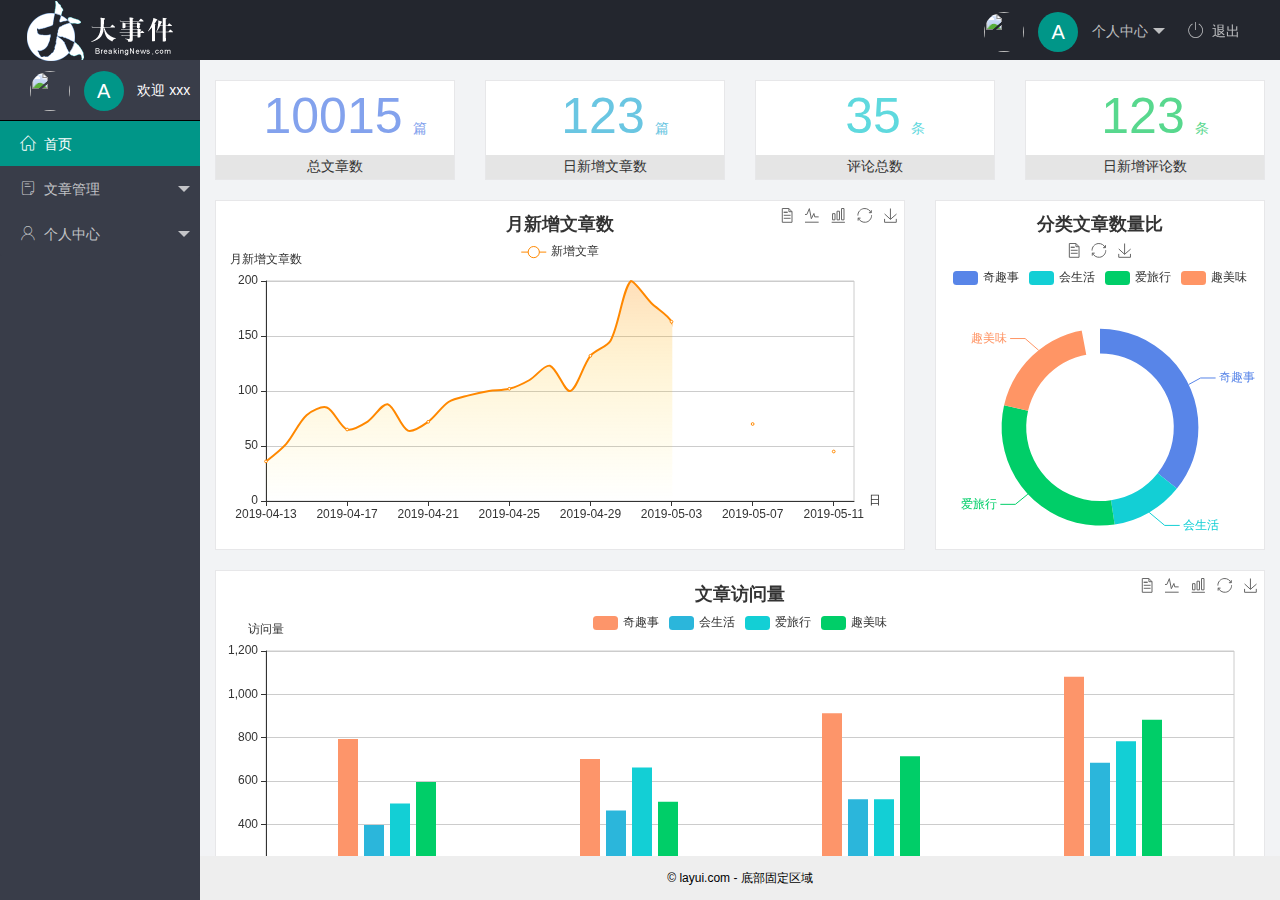
==== commit a62742fe: "个人中心模块完成" ====
--- a/index.html
+++ b/index.html
@@ -21,16 +21,17 @@
                 <li class="layui-nav-item">
                     <a href="javascript:;" class="userinfo">
                         <img src="http://t.cn/RCzsdCq" class="layui-nav-img" />
-                        <span class="text-avatar ">A</span>                       
+                        <span class="text-avatar ">A</span>
                         个人中心
                     </a>
                     <dl class="layui-nav-child">
-                        <dd><a href="">基本资料</a></dd>
-                        <dd><a href="">更换头像</a></dd>
-                        <dd><a href="">重置密码</a></dd>
+                        <dd><a href="/user/user_info.html" target="fm">基本资料</a></dd>
+                        <dd><a href="/user/user_avatar.html" target="fm">更换头像</a></dd>
+                        <dd><a href="/user/user_pwd.html" target="fm">重置密码</a></dd>
                     </dl>
                 </li>
-                <li id="logout" class="layui-nav-item"><a href="javascript:;"><span class="iconfont icon-tuichu"></span>退出</a></li>
+                <li id="logout" class="layui-nav-item"><a href="javascript:;"><span
+                            class="iconfont icon-tuichu"></span>退出</a></li>
             </ul>
         </div>
 
@@ -40,7 +41,7 @@
                 <div class="userinfo userinfo_left">
                     <img src="http://t.cn/RCzsdCq" class="layui-nav-img" />
                     <span class="text-avatar ">A</span>
-                    <span id="welcome">欢迎 xxx</span>                       
+                    <span id="welcome">欢迎 xxx</span>
                 </div>
                 <!-- 左侧导航区域（可配合layui已有的垂直导航） -->
                 <ul class="layui-nav layui-nav-tree" lay-shrink="all">
@@ -57,9 +58,12 @@
                     <li class="layui-nav-item">
                         <a href="javascript:;"><span class="iconfont icon-user"></span>个人中心</a>
                         <dl class="layui-nav-child">
-                            <dd><a href="javascript:;"><i class="layui-icon layui-icon-app"></i>基本资料</a></dd>
-                            <dd><a href="javascript:;"><i class="layui-icon layui-icon-app"></i>更换头像</a></dd>
-                            <dd><a href="javascript:;"><i class="layui-icon layui-icon-app"></i>重置密码</a></dd>
+                            <dd><a href="/user/user_info.html" target="fm"><i
+                                        class="layui-icon layui-icon-app"></i>基本资料</a></dd>
+                            <dd><a href="/user/user_avatar.html" target="fm"><i
+                                        class="layui-icon layui-icon-app"></i>更换头像</a></dd>
+                            <dd><a href="/user/user_pwd.html" target="fm"><i
+                                        class="layui-icon layui-icon-app"></i>重置密码</a></dd>
                         </dl>
                     </li>
                 </ul>
